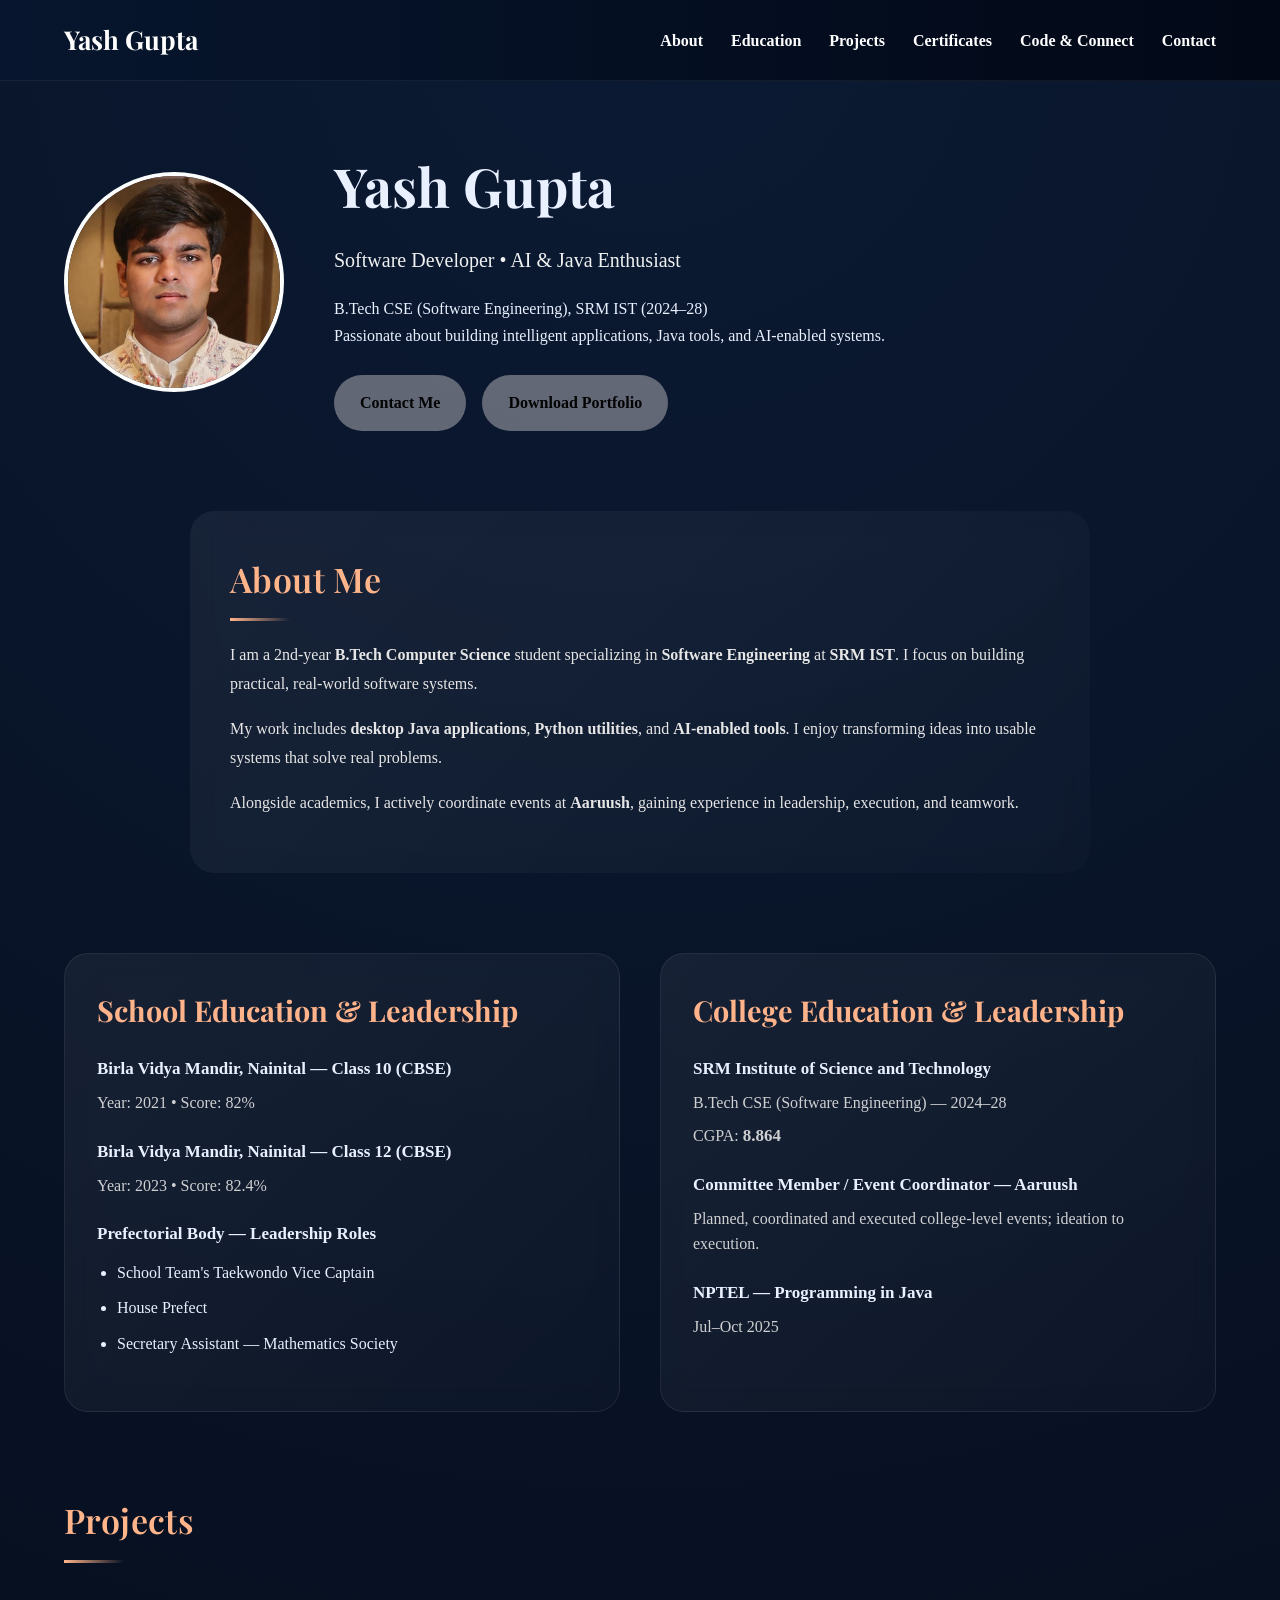
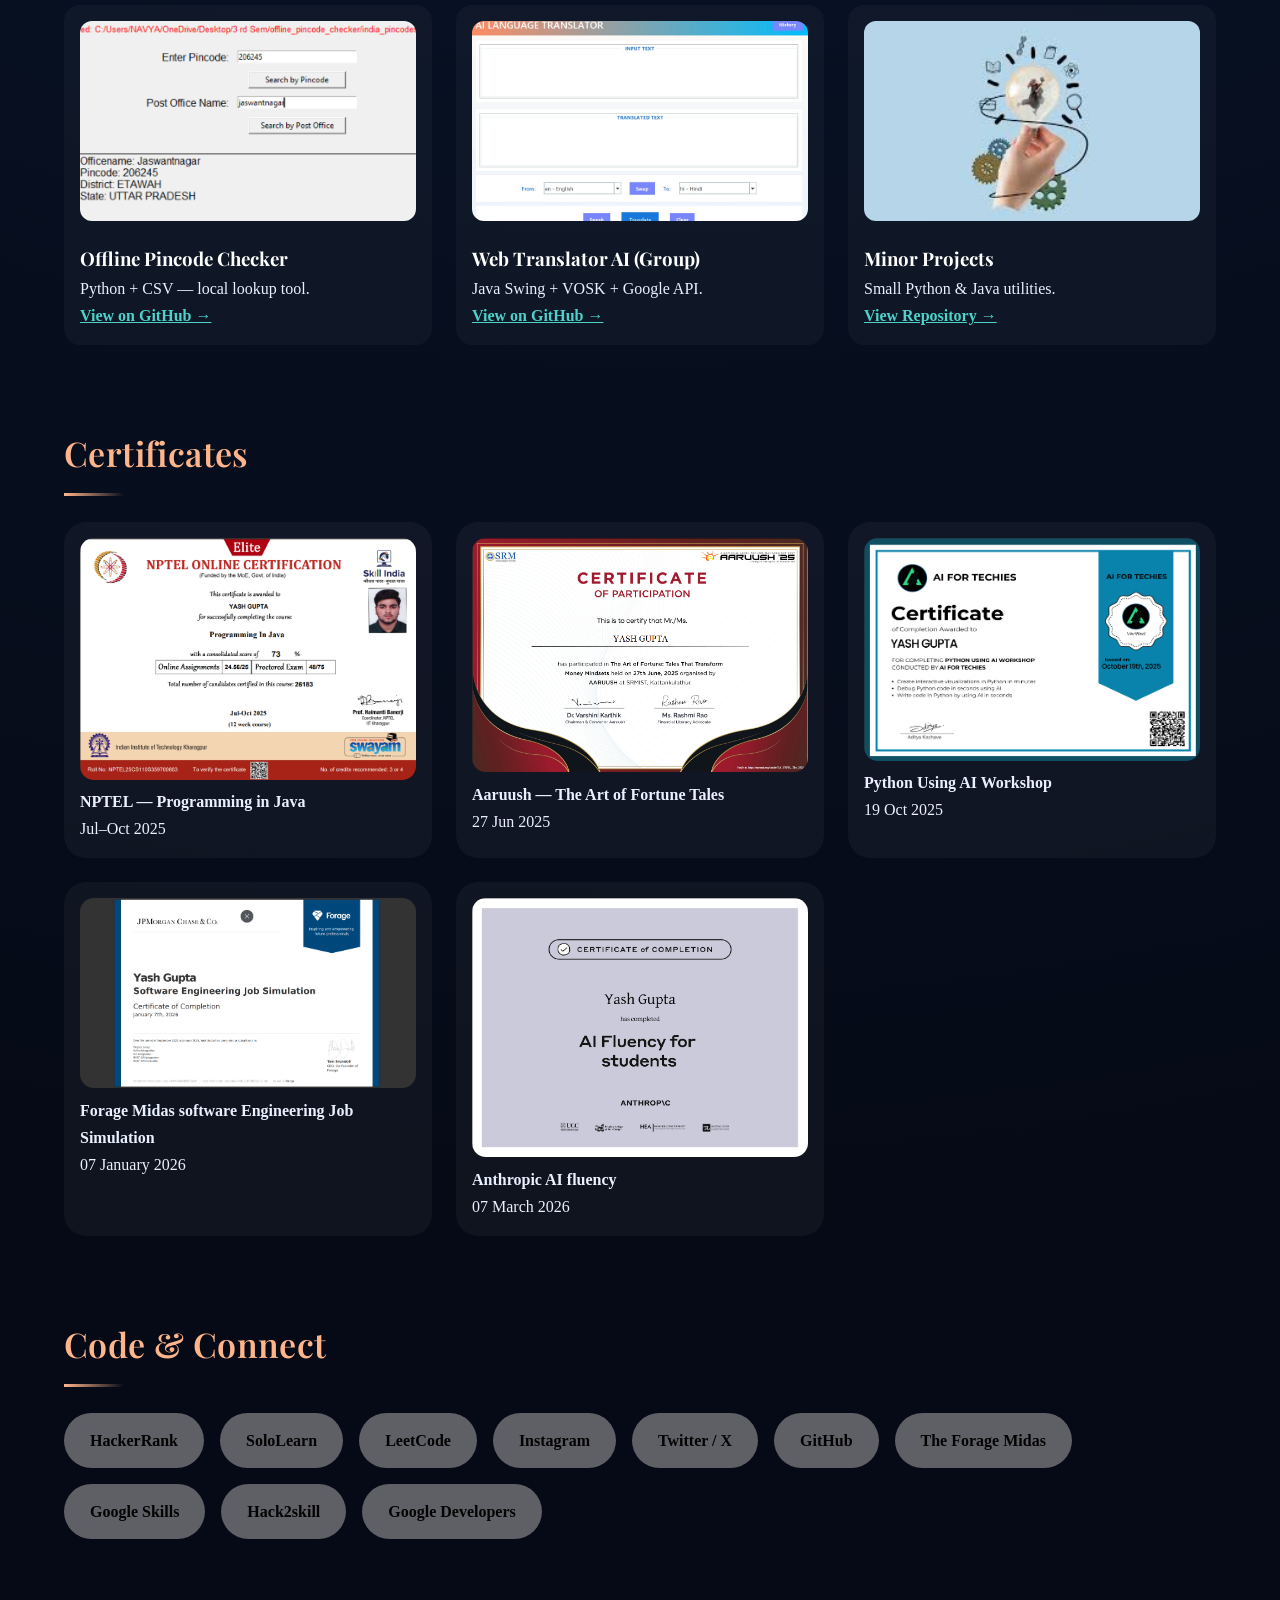
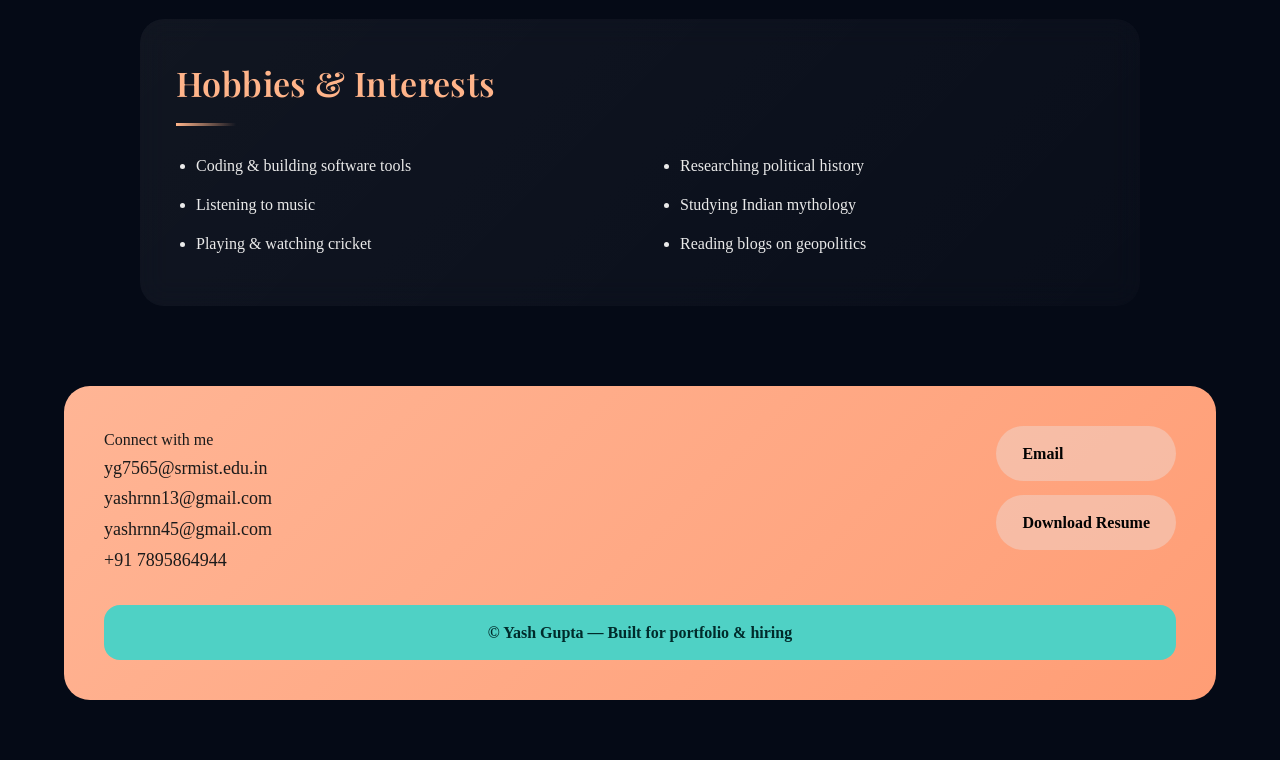
==== index.html @ 596c879b "Updated profile design" ====
<!doctype html>
<html lang="en">
<head>
  <meta charset="utf-8" />
  <title>Yash Gupta — Portfolio</title>
  <meta name="viewport" content="width=device-width,initial-scale=1" />
  <meta name="description" content="Yash Gupta — Software Developer | AI & Java Enthusiast" />

  <!-- Google Fonts -->
  <link href="https://fonts.googleapis.com/css2?family=Playfair+Display:wght@400;600;700;800&family=Inter:wght@300;400;600;700&display=swap" rel="stylesheet">

  <!-- External CSS -->
  <link rel="stylesheet" href="style.css?v=7">


</head>
<body>

<!-- NAVIGATION -->
<header class="topnav">
  <div class="nav-inner">
    <div class="brand">Yash Gupta</div>

    <!-- Hamburger button (mobile only) -->
    <button class="menu-toggle" onclick="toggleMenu()">☰</button>

    <!-- Navigation links -->
    <nav class="navlinks" id="mobileMenu">
      <a href="#about" onclick="toggleMenu()">About</a>
      <a href="#education" onclick="toggleMenu()">Education</a>
      <a href="#projects" onclick="toggleMenu()">Projects</a>
      <a href="#certificates" onclick="toggleMenu()">Certificates</a>
      <a href="#Code & Connect" onclick="toggleMenu()">Code & Connect</a>
      <a href="#contact" onclick="toggleMenu()">Contact</a>
    </nav>

  </div>
</header>


  <main class="wrap">
<!-- HERO SECTION (New Professional Layout) -->
<section class="hero-left">
  <div class="hero-container">

    <!-- PROFILE IMAGE (CIRCULAR) -->
    <div class="hero-photo">
      <img src="photo1.jpg.jpeg" alt="Yash Gupta">
    </div>

    <!-- TEXT CONTENT -->
    <div class="hero-text">
      <h1 class="hero-name">Yash Gupta</h1>
      <p class="hero-role">Software Developer • AI & Java Enthusiast</p>

      <p class="hero-desc">
        B.Tech CSE (Software Engineering), SRM IST (2024–28)<br>
        Passionate about building intelligent applications, Java tools, and AI-enabled systems.
      </p>

      <div class="hero-buttons">
        <a href="#contact" class="btn">Contact Me</a>
        <a href="RA2411033010019-YASH GUPTA-PORTFOLIO.pdf" class="btn" target="_blank">Download Portfolio</a>
      </div>
    </div>

  </div>
</section>


<!-- ABOUT ME -->
<section id="about" class="section">
  <div class="about-card">
    <h2 class="section-title">About Me</h2>


    <p>
      I am a 2nd-year <strong>B.Tech Computer Science</strong> student specializing in
      <strong>Software Engineering</strong> at <strong>SRM IST</strong>.
      I focus on building practical, real-world software systems.
    </p>

    <p>
      My work includes <strong>desktop Java applications</strong>,
      <strong>Python utilities</strong>, and <strong>AI-enabled tools</strong>.
      I enjoy transforming ideas into usable systems that solve real problems.
    </p>

    <p>
      Alongside academics, I actively coordinate events at <strong>Aaruush</strong>,
      gaining experience in leadership, execution, and teamwork.
    </p>
  </div>

</section>

<!-- EDUCATION -->
    </section>

    <div>
<section id="edu" class="section">
<div class="edu-grid">

  <!-- LEFT -->
  <div class="edu-card">
    <h3>School Education & Leadership</h3>

    <div class="edu-item">
      <strong>Birla Vidya Mandir, Nainital — Class 10 (CBSE)</strong>
      <p>Year: 2021 • Score: 82%</p>
    </div>

    <div class="edu-item">
      <strong>Birla Vidya Mandir, Nainital — Class 12 (CBSE)</strong>
      <p>Year: 2023 • Score: 82.4%</p>
    </div>

    <div class="edu-item">
      <strong>Prefectorial Body — Leadership Roles</strong>
      <ul>
        <li>School Team's Taekwondo Vice Captain</li>
        <li>House Prefect</li>
        <li>Secretary Assistant — Mathematics Society</li>
      </ul>
    </div>
  </div>

  <!-- RIGHT -->
  <div class="edu-card">
    <h3>College Education & Leadership</h3>

    <div class="edu-item">
      <strong>SRM Institute of Science and Technology</strong>
      <p>B.Tech CSE (Software Engineering) — 2024–28</p>
      <p>CGPA: <strong>8.864</strong></p>
    </div>

    <div class="edu-item">
      <strong>Committee Member / Event Coordinator — Aaruush</strong>
      <p>
        Planned, coordinated and executed college-level events;
        ideation to execution.
      </p>
    </div>

    <div class="edu-item">
      <strong>NPTEL — Programming in Java</strong>
      <p>Jul–Oct 2025</p>
    </div>
  </div>

</div>
</section>


<!-- PROJECTS -->
<section id="projects" class="section">
  <div class="card">
 <h2 class="section-title">Projects</h2>

    <div style="height:16px"></div>

    <div class="projects-grid">

      <!-- Project 1 -->
      <div class="proj-card" onclick="window.open('https://github.com/YASHRNN13/Pincode-Checker','_blank')">
        <div class="proj-thumb">
          <img src="Screenshot 2025-12-01 175237.png" alt="Offline Pincode Checker">
        </div>
        <h3 class="proj-title">Offline Pincode Checker</h3>
        <p class="muted-small">Python + CSV — local lookup tool.</p>
        <a href="https://github.com/YASHRNN13/Pincode-Checker"
           target="_blank"
           class="proj-link">
          View on GitHub →
        </a>
      </div>

      <!-- Project 2 -->
      <div class="proj-card" onclick="window.open('https://github.com/vansh-gg/WEB-TRANSLATOR','_blank')">
        <div class="proj-thumb">
          <img src="Screenshot 2025-12-02 190834.png" alt="Web Translator AI">
        </div>
        <h3 class="proj-title">Web Translator AI (Group)</h3>
        <p class="muted-small">Java Swing + VOSK + Google API.</p>
        <a href="https://github.com/vansh-gg/WEB-TRANSLATOR"
           target="_blank"
           class="proj-link">
          View on GitHub →
        </a>
      </div>

      <!-- Project 3 -->
      <div class="proj-card" onclick="window.open('https://github.com/YASHRNN13','_blank')">
        <div class="proj-thumb">
          <img src="download (1).jfif" alt="Minor Projects">
        </div>
        <h3 class="proj-title">Minor Projects</h3>
        <p class="muted-small">Small Python & Java utilities.</p>
        <a href="https://github.com/YASHRNN13"
           target="_blank"
           class="proj-link">
          View Repository →
        </a>
      </div>

    </div>
  </div>
</section>


    <!-- CERTIFICATES -->
    <section id="certs" class="section">
      <div class="card">
<h2 class="section-title">Certificates</h2>


        <div class="cert-grid">

          <!-- Certificate 1 -->
          <div class="cert-card">
            <a href="NPTEL Certification Program(019).pdf" target="_blank">
              <img src="Screenshot 2025-12-02 112400.png" alt="">
            </a>
            <strong>NPTEL — Programming in Java</strong>
            <div class="muted-small">Jul–Oct 2025</div>
          </div>

          <!-- Certificate 2 -->
          <div class="cert-card">
            <a href="The Art of Fortune tales workshop.pdf" target="_blank">
              <img src="Screenshot 2025-12-02 114103.png" alt="">
            </a>
            <strong>Aaruush — The Art of Fortune Tales</strong>
            <div class="muted-small">27 Jun 2025</div>
          </div>

          <!-- Certificate 3 -->
          <div class="cert-card">
            <a href="Python AI Workshop.pdf" target="_blank">
              <img src="python ai workshop.png" alt="">
            </a>
            <strong>Python Using AI Workshop</strong>
            <div class="muted-small">19 Oct 2025</div>
          </div>

          <!-- Certificate 4 -->
          <div class="cert-card">
            <a href="E6McHJDKsQYh79moz_Sj7temL583QAYpHXD_68ce44d0010f69612c11abbc_1767756196706_completion_certificate.pdf" target="_blank">
              <img src="Screenshot 2026-01-07 090706.png" alt="">
            </a>
            <strong>Forage Midas software Engineering Job Simulation</strong>
            <div class="muted-small">07 January 2026</div>
          </div>
            
          <!-- Certificate 5 -->
          <div class="cert-card">
            <a href="certificate-664eup8wuo27-1772863230 (1).pdf" target="_blank">
              <img src="Screenshot 2026-03-08 025619.png" alt="">
            </a>
            <strong>Anthropic AI fluency</strong>
            <div class="muted-small">07 March 2026</div>
          </div>
               

        </div>
      </div>
    </section>

    <!-- Code & Connect -->
    <section id="Code & Connect" class="section">
<h2 class="section-title">Code & Connect</h2>


      <div class="social-buttons">

        <a href="https://www.hackerrank.com/profile/yg7565" target="_blank" class="btn">HackerRank</a>
        <a href="https://www.sololearn.com/en/profile/35128136" target="_blank" class="btn">SoloLearn</a>
        <a href="https://leetcode.com/u/YASHRNN13/" target="_blank" class="btn">LeetCode</a>
        <a href="https://www.instagram.com/me._.yashgupta/" target="_blank" class="btn">Instagram</a>
        <a href="https://x.com/gup95249585" target="_blank" class="btn">Twitter / X</a>
        <a href="https://github.com/YASHRNN13" target="_blank" class="btn">GitHub</a>
        <a href="https://www.theforage.com/dashboard" target="_blank" class="btn">The Forage Midas</a>
        <a href="https://www.skills.google/" target="_blank" class="btn">Google Skills</a>
        <a href="https://vision.hack2skill.com/innovator-dashboard?utm_source=hack2skill&utm_medium=homepage" target="_blank" class="btn">Hack2skill</a>
        <a href="https://developers.google.com/profile/u/107189662407958811280" target="_blank" class="btn">Google Developers</a>

      </div>
    </section>
    <!-- HOBBIES -->

   <section id="hobbies" class="section">
  <div class="hobby-glass">
    <h2 class="section-title">Hobbies & Interests</h2>


    <div class="hobby-grid">
      <ul>
        <li>Coding & building software tools</li>
        <li>Listening to music</li>
        <li>Playing & watching cricket</li>
      </ul>

      <ul>
        <li>Researching political history</li>
        <li>Studying Indian mythology</li>
        <li>Reading blogs on geopolitics</li>
      </ul>
    </div>
  </div>
</section>


    <!-- CONTACT FOOTER -->
    <section id="contact" class="footer"></h2>
      <div class="footer-top">
        <div>
          <div class="footer-title">Connect with me</div>
          <div class="footer-info">
            yg7565@srmist.edu.in<br>
            yashrnn13@gmail.com<br>
            yashrnn45@gmail.com<br>
            +91 7895864944
          </div>
        </div>

        <div class="footer-actions">
          <a class="btn" href="https://mail.google.com/mail/?view=cm&fs=1&to=yg7565@srmist.edu.in,yashrnn13@gmail.com,yashrnn45@gmail.com ="_blank">
  Email
</a>

          <a class="btn" href="#" onclick="window.print();return false;">Download Resume</a>
        </div>
      </div>

      <div class="footer-bottom">
        © Yash Gupta — Built for portfolio & hiring
      </div>
    </section>

  </main>
  <script>
  function toggleMenu() {
    document.getElementById("mobileMenu").classList.toggle("active");
  }
</script>
<script>
function toggleMenu(){
  document.getElementById("mobileMenu").classList.toggle("active");
}
</script>


</body>
</html>
---- style.css ----
/* ========== ROOT ========== */
:root{
  --navy:#071127;
  --navy2:#0d1833;
  --peach:#f6a98f;
  --aqua:#4dd2c9;
  --white:#fff;
  --muted:#cbd6df;
  --radius:16px;
  --maxw:1100px;
  --glow:0 0 12px rgba(77,210,201,.65);
}

/* ---------------- RESET ---------------- */
* {
  margin: 0;
  padding: 0;
  box-sizing: border-box;
}

html {
  scroll-behavior: smooth;
}

body {
  body {
  font-family: "Inter", sans-serif;
}

h1, h2, h3, .section-title, .brand {
  font-family: "Playfair Display", serif;
}

  background: radial-gradient(circle at top, #0b1a33, #050a16 70%);
  color: #e9f0ff;
  line-height: 1.7;
}

/* ---------------- NAVBAR ---------------- */
.topnav {
  position: sticky;
  top: 0;
  z-index: 1000;
  background: linear-gradient(90deg, #07162e, #020816);
  border-bottom: 1px solid rgba(255,255,255,0.06);
}

.nav-inner {
  max-width: 1200px;
  margin: auto;
  padding: 18px 24px;
  display: flex;
  justify-content: space-between;
  align-items: center;
}

.brand {
  font-family: "Playfair Display", sans-serif;
  font-size: 26px;
  font-weight: 700;
  color: #ffffff;
}

.navlinks {
  display: flex;
  gap: 28px;
}

.navlinks a {
  color: #ffffff;
  text-decoration: none;
  font-weight: 600;
  position: relative;
}

.navlinks a::after {
  content: "";
  position: absolute;
  left: 0;
  bottom: -6px;
  width: 0;
  height: 2px;
  background: #5fffe3;
  transition: width 0.3s;
}

.navlinks a:hover::after {
  width: 100%;
}

.menu-toggle {
  display: none;
}

/* ---------------- LAYOUT ---------------- */
.wrap {
  max-width: 1200px;
  margin: auto;
  padding: 60px 24px;
}

.section {
  margin-top: 80px;
}


/* ======================================================
   UNIFIED SECTION HEADING STYLE (FINAL – SAFE)
====================================================== */

.section-title {
  font-family: 'Playfair Display', serif;
  font-size: 34px;
  font-weight: 600;
  color: #ffb48a;
  margin-bottom: 26px;
  letter-spacing: 0.4px;
}

/* Slight divider under headings (optional but classy) */
.section-title::after {
  content: "";
  display: block;
  width: 60px;
  height: 3px;
  background: linear-gradient(90deg, #ffb48a, transparent);
  margin-top: 10px;
}

@media (max-width: 768px) {
  .hero-container {
    grid-template-columns: 1fr;
    text-align: center;
  }

  .projects-grid {
    grid-template-columns: 1fr;
  }
}



h2 {
  font-family: "Playfair Display", sans-serif;
  font-size: 34px;
  margin-bottom: 32px;
}

/* ---------------- HERO ---------------- */
.hero-container {
  display: grid;
  grid-template-columns: 220px 1fr;
  gap: 50px;
  align-items: center;
}

.hero-photo img {
  width: 220px;
  height: 220px;
  border-radius: 50%;
  object-fit: cover;
  border: 4px solid #fcfdfd;
}

.hero-name {
  font-family: "Playfair Display", serif;
  font-size: 54px;
}

.hero-role {
  color: #eff1f0;
  font-size: 20px;
  margin: 10px 0 18px;
}

.hero-buttons {
  margin-top: 26px;
  display: flex;
  gap: 16px;
}

/* ---------------- BUTTON ---------------- */
.btn {
  background: rgba(235, 226, 226, 0.393);
  color: rgb(3, 3, 3);
  padding: 14px 26px;
  border-radius: 999px;
  text-decoration: none;
  font-weight: 600;
  transition: all 0.3s ease;
}

.btn:hover {
  background: #fbfefe;
  color: #020816;
}

/* ABOUT ME – PROFESSIONAL */
.about-card {
  max-width: 900px;
  margin: auto;
  padding: 40px;
  background: linear-gradient(
    135deg,
    rgba(255,255,255,0.06),
    rgba(255,255,255,0.02)
  );
  border-radius: 24px;
  backdrop-filter: blur(12px);
}

.about-card h2 {
  margin-bottom: 20px;
}

.about-card p {
  line-height: 1.8;
  margin-bottom: 16px;
  color: rgb(230, 230, 230);
}

/* EDUCATION */
.edu-grid {
  display: grid;
  grid-template-columns: 1fr 1fr;
  gap: 40px;
}

.edu-card {
  padding: 32px;
  border-radius: 24px;
  background: linear-gradient(
    135deg,
    rgba(255,255,255,0.06),
    rgba(255,255,255,0.02)
  );
  backdrop-filter: blur(12px);
  transition: transform 0.3s ease, box-shadow 0.3s ease;
}
.edu-card {
  border: 1px solid rgba(255,255,255,0.08);
}

.edu-item strong {
  font-size: 17px;
}

.edu-item p {
  opacity: 0.9;
}


.edu-card:hover {
  transform: translateY(-6px);
  box-shadow: 0 20px 40px rgba(0,0,0,0.35);
}

.edu-card h3 {
  font-size: 1.8rem;
  margin-bottom: 20px;
  color: #ffb38a;
}

.edu-item {
  margin-bottom: 22px;
}

.edu-item p {
  margin-top: 6px;
  line-height: 1.6;
  color: #e4e4e4;
}

.edu-item ul {
  margin-top: 10px;
  padding-left: 20px;
}

.edu-item li {
  margin-bottom: 8px;
}

@media (max-width: 900px) {
  .edu-grid {
    grid-template-columns: 1fr;
  }
}

/* PROJECTS*/
.projects-grid {
  display: grid;
  grid-template-columns: repeat(3, 1fr);
  gap: 24px;
}

.proj-card {
  background: rgba(255,255,255,0.03);
  border-radius: 16px;
  padding: 16px;
  display: flex;
  flex-direction: column;
  height: 100%;
  transition: 0.3s ease;
}

.proj-card:hover {
  transform: translateY(-6px);
  box-shadow: 0 0 18px rgba(77,210,201,0.35);
}

.proj-thumb img {
  width: 100%;
  height: 200px;
  object-fit: cover;
  border-radius: 12px;
}

.proj-title {
  margin-top: 14px;
  color: #ffffff;
}

.proj-link {
  margin-top: auto;
  color: #4dd2c9;
  font-weight: 600;
}

@media (max-width: 900px) {
  .projects-grid {
    grid-template-columns: 1fr;
     align-items: stretch;  
  }
}

.proj-card {
  cursor: pointer;
}

.proj-card * {
  pointer-events: none;
}



/* ---------------- CERTIFICATES ---------------- */
.cert-grid {
  display: grid;
  grid-template-columns: repeat(3, 1fr);
  gap: 24px;
}

.cert-card {
  background: rgba(255,255,255,0.04);
  border-radius: 22px;
  padding: 16px;
  transition: transform 0.3s, box-shadow 0.3s;
}

.cert-card:hover {
  transform: translateY(-8px);
  box-shadow: 0 18px 40px rgba(0,0,0,0.45);
}

.cert-card img {
  width: 100%;
  border-radius: 14px;
}

/* ---------------- SOCIALS ---------------- */
.social-buttons {
  display: flex;
  flex-wrap: wrap;
  gap: 16px;
}

/* INTERESTS & HOBBIES – GLASS */
.hobby-glass {
  max-width: 1000px;
  margin: auto;
  padding: 36px;
  border-radius: 24px;
  background: linear-gradient(
    135deg,
    rgba(255,255,255,0.05),
    rgba(255,255,255,0.02)
  );
  backdrop-filter: blur(14px);
}

.hobby-grid {
  display: grid;
  grid-template-columns: 1fr 1fr;
  gap: 40px;
  margin-top: 20px;
}

.hobby-grid ul {
  list-style: disc;
  padding-left: 20px;
}

.hobby-grid li {
  margin-bottom: 12px;
  color: #eaeaea;
}

@media (max-width: 800px) {
  .hobby-grid {
    grid-template-columns: 1fr;
  }
}


/* ---------------- FOOTER ---------------- */
.footer {
  background: linear-gradient(135deg, #ffb595, #ff9d75);
  border-radius: 26px;
  padding: 40px;
  margin-top: 80px;
  color: #1a1a1a;
}

.footer-top {
  display: flex;
  justify-content: space-between;
  align-items: flex-start;
}

.footer-info {
  font-size: 18px;
  color: #1a1a1a;
}

.footer-actions {
  display: flex;
  flex-direction: column;
  gap: 14px;
}

.footer-bottom {
  margin-top: 30px;
  background: #4fd1c5;
  color: #002b2b;
  text-align: center;
  padding: 14px;
  border-radius: 16px;
  font-weight: 600;
}
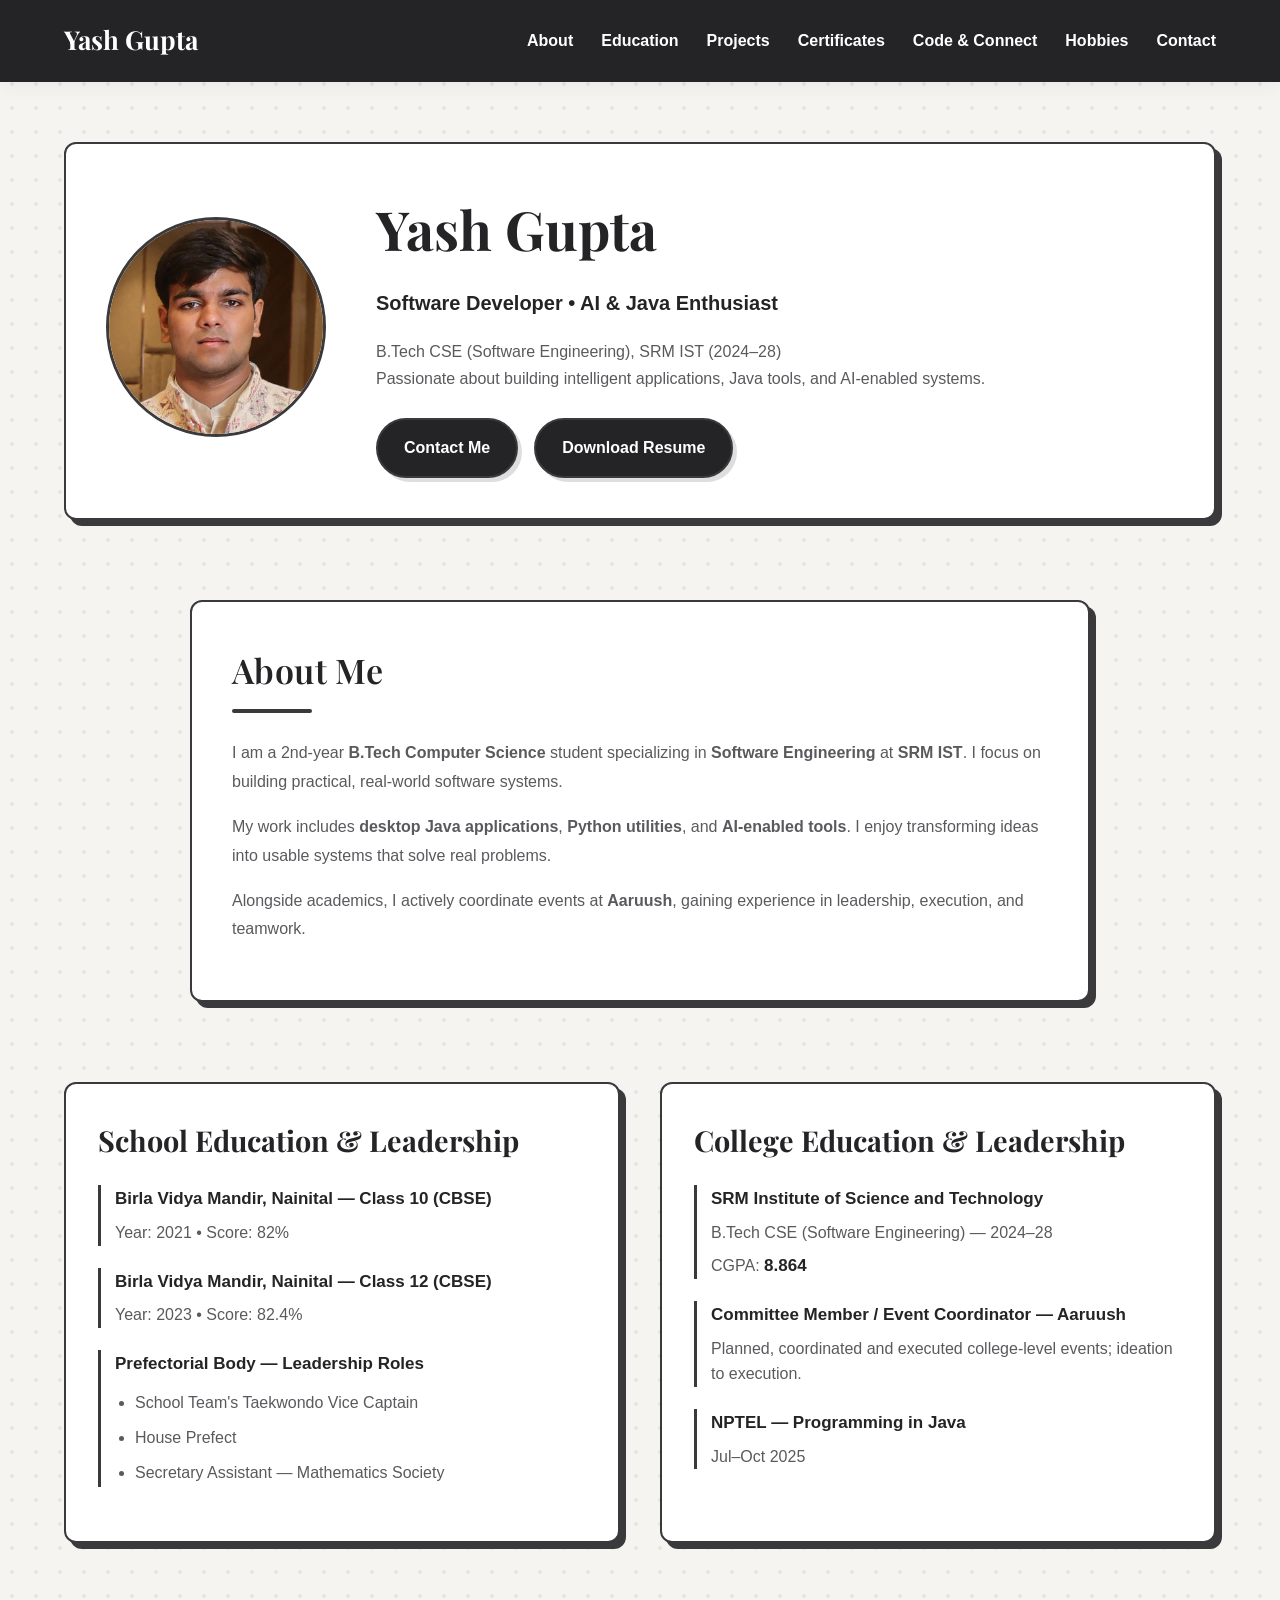
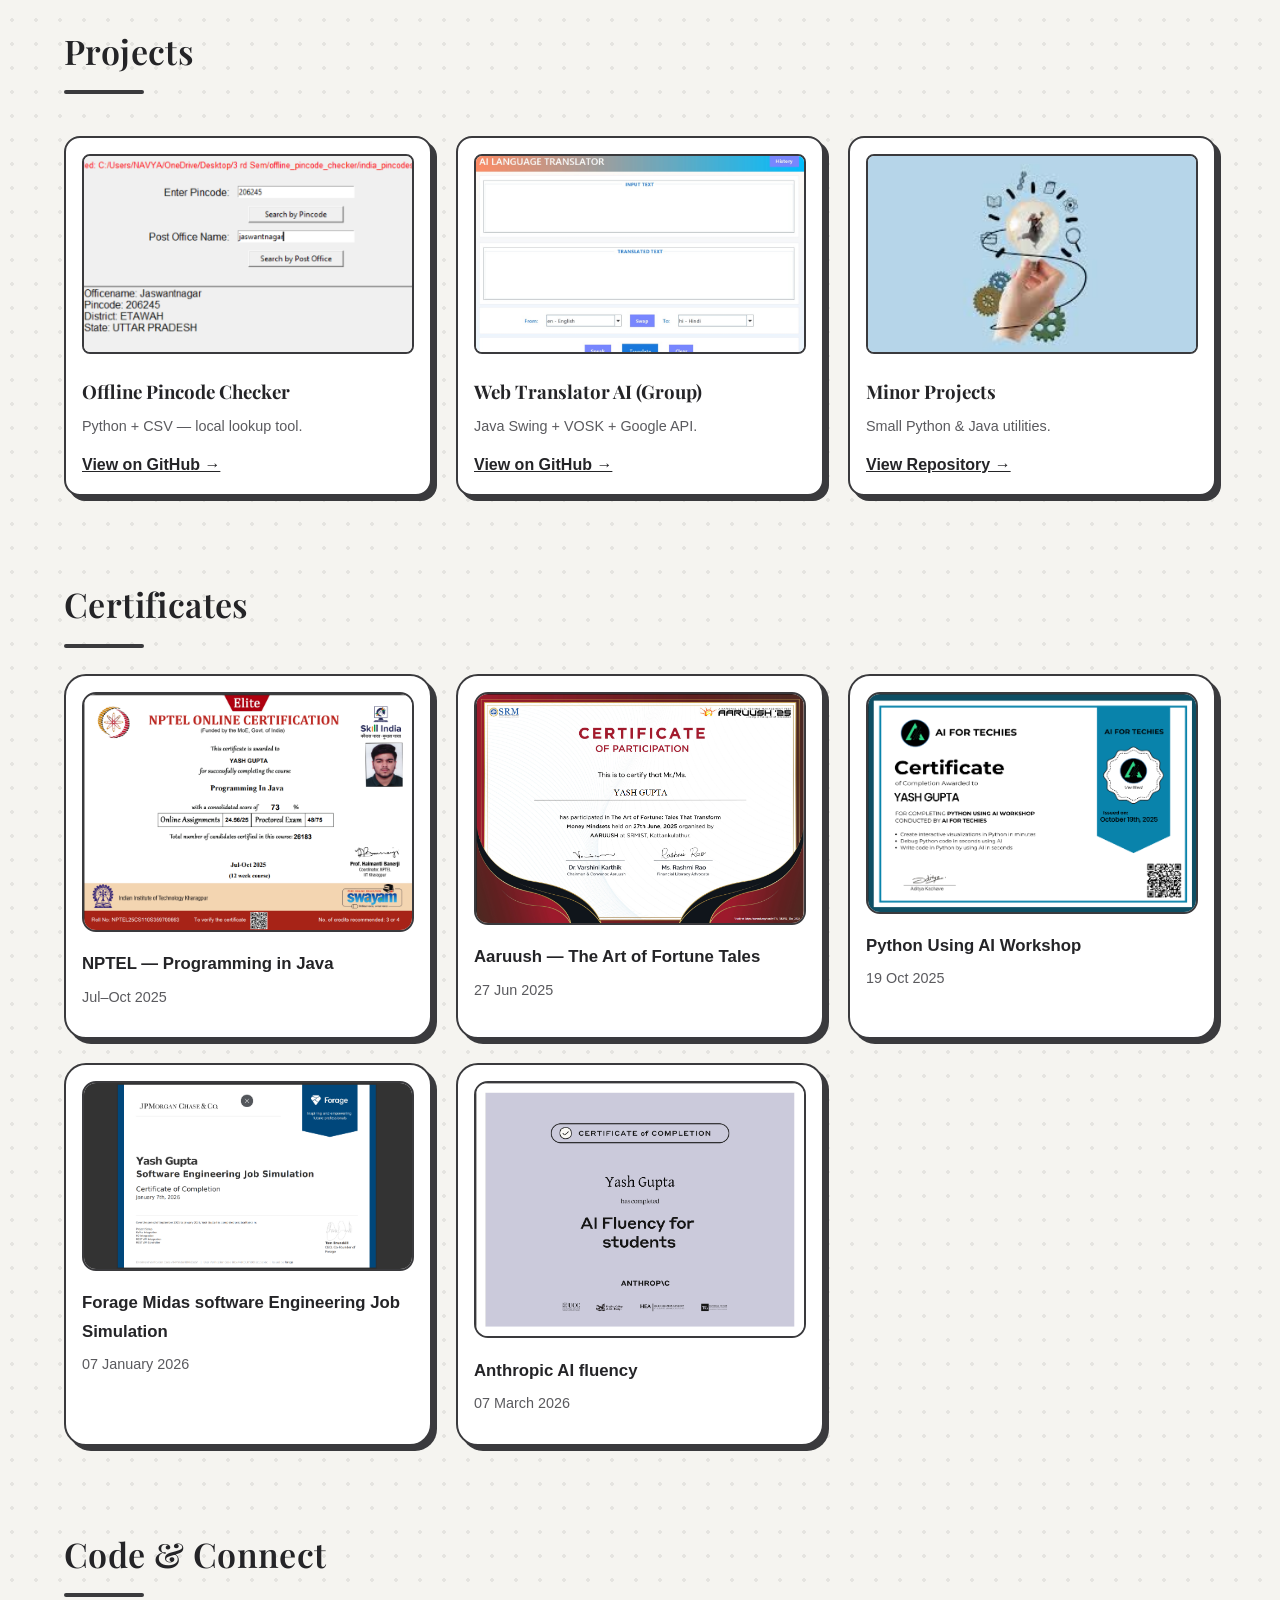
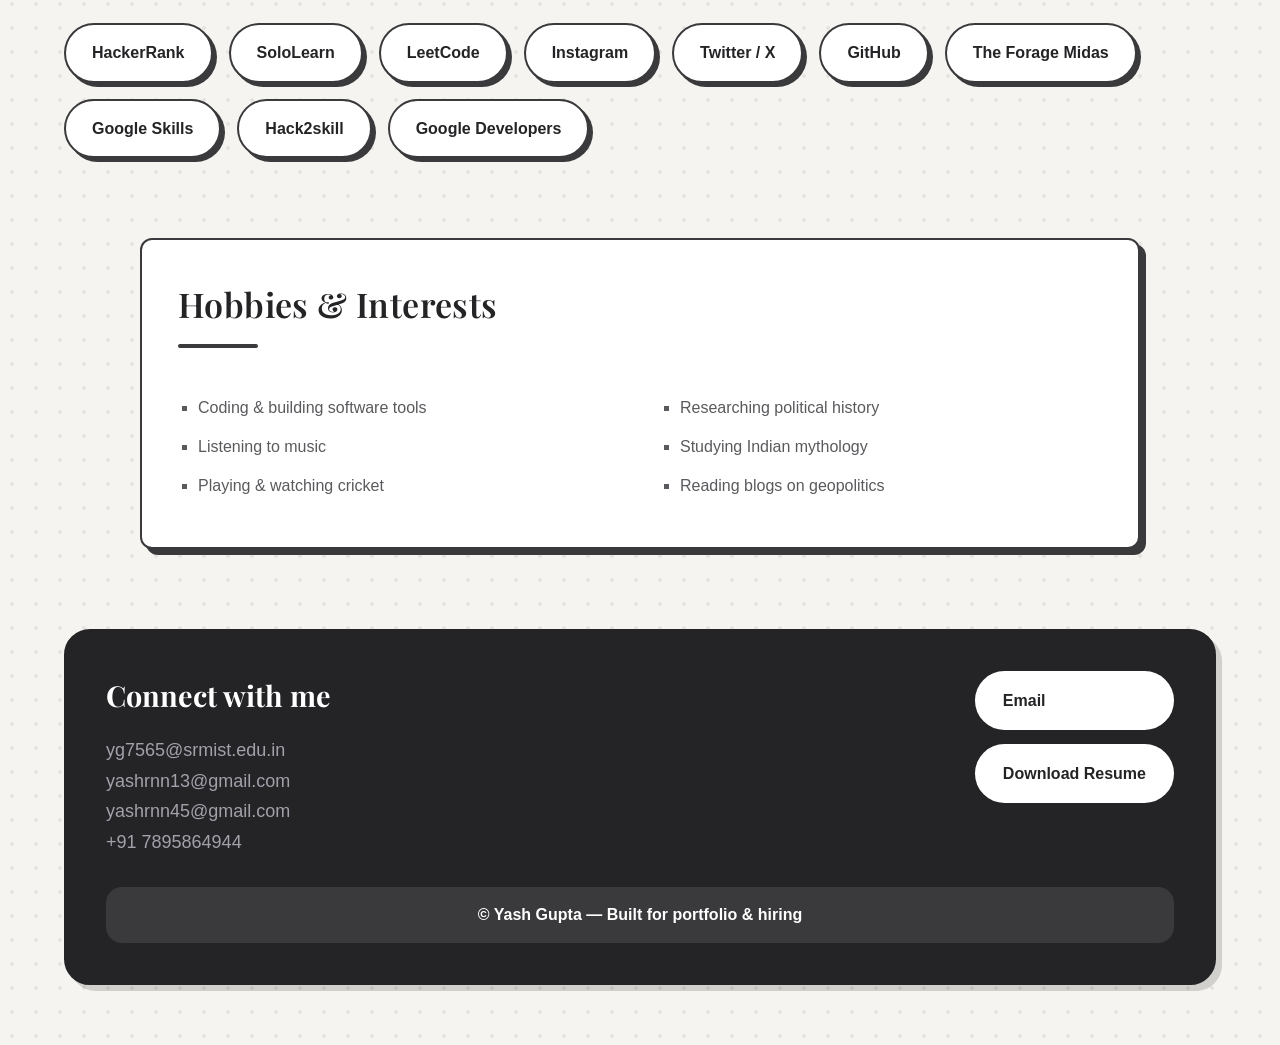
==== commit bd80ef67: "Update theme to soft black and white grid and fix navigation links" ====
--- a/index.html
+++ b/index.html
@@ -3,15 +3,14 @@
 <head>
   <meta charset="utf-8" />
   <title>Yash Gupta — Portfolio</title>
-  <meta name="viewport" content="width=device-width,initial-scale=1" />
+  <meta name="viewport" content="width=device-width,initial-scale=1.0">
   <meta name="description" content="Yash Gupta — Software Developer | AI & Java Enthusiast" />
 
   <!-- Google Fonts -->
   <link href="https://fonts.googleapis.com/css2?family=Playfair+Display:wght@400;600;700;800&family=Inter:wght@300;400;600;700&display=swap" rel="stylesheet">
 
   <!-- External CSS -->
-  <link rel="stylesheet" href="style.css?v=7">
-
+<link rel="stylesheet" href="style.css">
 
 </head>
 <body>
@@ -31,6 +30,7 @@
       <a href="#projects" onclick="toggleMenu()">Projects</a>
       <a href="#certificates" onclick="toggleMenu()">Certificates</a>
       <a href="#Code & Connect" onclick="toggleMenu()">Code & Connect</a>
+      <a href="#hobbies" onclick="toggleMenu()">Hobbies</a>
       <a href="#contact" onclick="toggleMenu()">Contact</a>
     </nav>
 
@@ -60,7 +60,7 @@
 
       <div class="hero-buttons">
         <a href="#contact" class="btn">Contact Me</a>
-        <a href="RA2411033010019-YASH GUPTA-PORTFOLIO.pdf" class="btn" target="_blank">Download Portfolio</a>
+        <a href="YashGuptaResume .pdf" class="btn" target="_blank">Download Resume</a>
       </div>
     </div>
 
@@ -98,7 +98,7 @@
     </section>
 
     <div>
-<section id="edu" class="section">
+<section id="education" class="section">
 <div class="edu-grid">
 
   <!-- LEFT -->
@@ -210,7 +210,7 @@
 
 
     <!-- CERTIFICATES -->
-    <section id="certs" class="section">
+    <section id="certificates" class="section">
       <div class="card">
 <h2 class="section-title">Certificates</h2>
 
@@ -325,7 +325,7 @@
         </div>
 
         <div class="footer-actions">
-          <a class="btn" href="https://mail.google.com/mail/?view=cm&fs=1&to=yg7565@srmist.edu.in,yashrnn13@gmail.com,yashrnn45@gmail.com ="_blank">
+          <a class="btn" href="https://mail.google.com/mail/?view=cm&fs=1&to=yg7565@srmist.edu.in,yashrnn13@gmail.com,yashrnn45@gmail.com" target="_blank">
   Email
 </a>
 
@@ -343,12 +343,7 @@
   function toggleMenu() {
     document.getElementById("mobileMenu").classList.toggle("active");
   }
-</script>
-<script>
-function toggleMenu(){
-  document.getElementById("mobileMenu").classList.toggle("active");
-}
-</script>
+  </script>
 
 
 </body>
--- a/style.css
+++ b/style.css
@@ -1,14 +1,13 @@
 /* ========== ROOT ========== */
-:root{
-  --navy:#071127;
-  --navy2:#0d1833;
-  --peach:#f6a98f;
-  --aqua:#4dd2c9;
-  --white:#fff;
-  --muted:#cbd6df;
-  --radius:16px;
-  --maxw:1100px;
-  --glow:0 0 12px rgba(77,210,201,.65);
+:root {
+  --black: #242427;        /* Soft charcoal/off-black for navbar & footer */
+  --white: #ffffff;
+  --bg-color: #f5f4f0;     /* Soft warm alabaster / cream background */
+  --border-color: #3a3a3d; /* Soft charcoal border */
+  --text-primary: #242427; /* Soft primary text */
+  --text-secondary: #5a5a5e; /* Soft body text */
+  --radius: 12px;
+  --maxw: 1200px;
 }
 
 /* ---------------- RESET ---------------- */
@@ -23,17 +22,19 @@
 }
 
 body {
-  body {
   font-family: "Inter", sans-serif;
+  background-color: var(--bg-color);
+  /* Very Soft Dotted Grid Texture */
+  background-image: radial-gradient(rgba(36, 36, 39, 0.08) 2px, transparent 2px);
+  background-size: 24px 24px;
+  background-position: 0 0;
+  color: var(--text-secondary);
+  line-height: 1.7;
 }
 
 h1, h2, h3, .section-title, .brand {
   font-family: "Playfair Display", serif;
-}
-
-  background: radial-gradient(circle at top, #0b1a33, #050a16 70%);
-  color: #e9f0ff;
-  line-height: 1.7;
+  color: var(--text-primary);
 }
 
 /* ---------------- NAVBAR ---------------- */
@@ -41,8 +42,9 @@
   position: sticky;
   top: 0;
   z-index: 1000;
-  background: linear-gradient(90deg, #07162e, #020816);
-  border-bottom: 1px solid rgba(255,255,255,0.06);
+  background: var(--black);
+  border-bottom: 2px solid var(--black);
+  box-shadow: 0 4px 20px rgba(0, 0, 0, 0.05);
 }
 
 .nav-inner {
@@ -55,10 +57,9 @@
 }
 
 .brand {
-  font-family: "Playfair Display", sans-serif;
   font-size: 26px;
   font-weight: 700;
-  color: #ffffff;
+  color: var(--white);
 }
 
 .navlinks {
@@ -67,10 +68,15 @@
 }
 
 .navlinks a {
-  color: #ffffff;
+  color: var(--white);
   text-decoration: none;
   font-weight: 600;
   position: relative;
+  transition: opacity 0.2s ease;
+}
+
+.navlinks a:hover {
+  opacity: 0.85;
 }
 
 .navlinks a::after {
@@ -80,7 +86,7 @@
   bottom: -6px;
   width: 0;
   height: 2px;
-  background: #5fffe3;
+  background: var(--white);
   transition: width 0.3s;
 }
 
@@ -103,47 +109,25 @@
   margin-top: 80px;
 }
 
-
-/* ======================================================
-   UNIFIED SECTION HEADING STYLE (FINAL – SAFE)
-====================================================== */
-
+/* ---------------- SECTION HEADING ---------------- */
 .section-title {
-  font-family: 'Playfair Display', serif;
   font-size: 34px;
   font-weight: 600;
-  color: #ffb48a;
+  color: var(--text-primary);
   margin-bottom: 26px;
   letter-spacing: 0.4px;
-}
-
-/* Slight divider under headings (optional but classy) */
+  display: inline-block;
+}
+
+/* Fully solid, clean, soft line under headings */
 .section-title::after {
   content: "";
   display: block;
-  width: 60px;
-  height: 3px;
-  background: linear-gradient(90deg, #ffb48a, transparent);
+  width: 80px;
+  height: 4px;
+  background: var(--border-color);
   margin-top: 10px;
-}
-
-@media (max-width: 768px) {
-  .hero-container {
-    grid-template-columns: 1fr;
-    text-align: center;
-  }
-
-  .projects-grid {
-    grid-template-columns: 1fr;
-  }
-}
-
-
-
-h2 {
-  font-family: "Playfair Display", sans-serif;
-  font-size: 34px;
-  margin-bottom: 32px;
+  border-radius: 2px;
 }
 
 /* ---------------- HERO ---------------- */
@@ -152,6 +136,11 @@
   grid-template-columns: 220px 1fr;
   gap: 50px;
   align-items: center;
+  background: var(--white);
+  border: 2px solid var(--border-color);
+  box-shadow: 6px 6px 0px var(--border-color);
+  padding: 40px;
+  border-radius: var(--radius);
 }
 
 .hero-photo img {
@@ -159,18 +148,24 @@
   height: 220px;
   border-radius: 50%;
   object-fit: cover;
-  border: 4px solid #fcfdfd;
+  border: 3px solid var(--border-color);
+  box-shadow: none;
 }
 
 .hero-name {
-  font-family: "Playfair Display", serif;
   font-size: 54px;
+  color: var(--text-primary);
 }
 
 .hero-role {
-  color: #eff1f0;
+  color: var(--text-primary);
   font-size: 20px;
   margin: 10px 0 18px;
+  font-weight: 700;
+}
+
+.hero-desc {
+  color: var(--text-secondary);
 }
 
 .hero-buttons {
@@ -179,44 +174,43 @@
   gap: 16px;
 }
 
-/* ---------------- BUTTON ---------------- */
+/* ---------------- BUTTONS ---------------- */
 .btn {
-  background: rgba(235, 226, 226, 0.393);
-  color: rgb(3, 3, 3);
+  background: var(--black);
+  color: var(--white);
   padding: 14px 26px;
+  border: 2px solid var(--border-color);
   border-radius: 999px;
   text-decoration: none;
-  font-weight: 600;
-  transition: all 0.3s ease;
+  font-weight: 700;
+  transition: all 0.2s cubic-bezier(0.175, 0.885, 0.32, 1.275);
+  display: inline-block;
+  cursor: pointer;
+  box-shadow: 4px 4px 0px rgba(36, 36, 39, 0.15);
 }
 
 .btn:hover {
-  background: #fbfefe;
-  color: #020816;
-}
-
-/* ABOUT ME – PROFESSIONAL */
+  background: var(--white);
+  color: var(--text-primary);
+  box-shadow: 4px 4px 0px var(--border-color);
+  transform: translate(-2px, -2px);
+}
+
+/* ---------------- CARDS ---------------- */
 .about-card {
   max-width: 900px;
   margin: auto;
   padding: 40px;
-  background: linear-gradient(
-    135deg,
-    rgba(255,255,255,0.06),
-    rgba(255,255,255,0.02)
-  );
-  border-radius: 24px;
-  backdrop-filter: blur(12px);
-}
-
-.about-card h2 {
-  margin-bottom: 20px;
+  background: var(--white);
+  border: 2px solid var(--border-color);
+  border-radius: var(--radius);
+  box-shadow: 6px 6px 0px var(--border-color);
 }
 
 .about-card p {
   line-height: 1.8;
   margin-bottom: 16px;
-  color: rgb(230, 230, 230);
+  color: var(--text-secondary);
 }
 
 /* EDUCATION */
@@ -228,47 +222,39 @@
 
 .edu-card {
   padding: 32px;
-  border-radius: 24px;
-  background: linear-gradient(
-    135deg,
-    rgba(255,255,255,0.06),
-    rgba(255,255,255,0.02)
-  );
-  backdrop-filter: blur(12px);
-  transition: transform 0.3s ease, box-shadow 0.3s ease;
-}
-.edu-card {
-  border: 1px solid rgba(255,255,255,0.08);
-}
-
-.edu-item strong {
-  font-size: 17px;
-}
-
-.edu-item p {
-  opacity: 0.9;
-}
-
+  border-radius: var(--radius);
+  background: var(--white);
+  border: 2px solid var(--border-color);
+  box-shadow: 6px 6px 0px var(--border-color);
+  transition: transform 0.2s cubic-bezier(0.175, 0.885, 0.32, 1.275), box-shadow 0.2s ease;
+}
 
 .edu-card:hover {
-  transform: translateY(-6px);
-  box-shadow: 0 20px 40px rgba(0,0,0,0.35);
+  transform: translate(-4px, -4px);
+  box-shadow: 10px 10px 0px var(--border-color);
 }
 
 .edu-card h3 {
   font-size: 1.8rem;
   margin-bottom: 20px;
-  color: #ffb38a;
+  color: var(--text-primary);
 }
 
 .edu-item {
   margin-bottom: 22px;
+  border-left: 3px solid var(--border-color);
+  padding-left: 14px;
+}
+
+.edu-item strong {
+  font-size: 17px;
+  color: var(--text-primary);
 }
 
 .edu-item p {
   margin-top: 6px;
   line-height: 1.6;
-  color: #e4e4e4;
+  color: var(--text-secondary);
 }
 
 .edu-item ul {
@@ -278,15 +264,10 @@
 
 .edu-item li {
   margin-bottom: 8px;
-}
-
-@media (max-width: 900px) {
-  .edu-grid {
-    grid-template-columns: 1fr;
-  }
-}
-
-/* PROJECTS*/
+  color: var(--text-secondary);
+}
+
+/* PROJECTS */
 .projects-grid {
   display: grid;
   grid-template-columns: repeat(3, 1fr);
@@ -294,56 +275,55 @@
 }
 
 .proj-card {
-  background: rgba(255,255,255,0.03);
+  background: var(--white);
+  border: 2px solid var(--border-color);
   border-radius: 16px;
   padding: 16px;
   display: flex;
   flex-direction: column;
   height: 100%;
-  transition: 0.3s ease;
+  box-shadow: 5px 5px 0px var(--border-color);
+  transition: transform 0.2s cubic-bezier(0.175, 0.885, 0.32, 1.275), box-shadow 0.2s ease;
+  cursor: pointer;
 }
 
 .proj-card:hover {
-  transform: translateY(-6px);
-  box-shadow: 0 0 18px rgba(77,210,201,0.35);
+  transform: translate(-4px, -4px);
+  box-shadow: 8px 8px 0px var(--border-color);
 }
 
 .proj-thumb img {
   width: 100%;
   height: 200px;
   object-fit: cover;
-  border-radius: 12px;
+  border-radius: 8px;
+  border: 2px solid var(--border-color);
 }
 
 .proj-title {
   margin-top: 14px;
-  color: #ffffff;
+  color: var(--text-primary);
+  font-weight: 700;
+}
+
+.muted-small {
+  color: var(--text-secondary);
+  font-size: 0.9rem;
+  margin: 6px 0 12px;
 }
 
 .proj-link {
   margin-top: auto;
-  color: #4dd2c9;
-  font-weight: 600;
-}
-
-@media (max-width: 900px) {
-  .projects-grid {
-    grid-template-columns: 1fr;
-     align-items: stretch;  
-  }
-}
-
-.proj-card {
-  cursor: pointer;
+  color: var(--text-primary);
+  font-weight: 700;
+  text-decoration: underline;
 }
 
 .proj-card * {
   pointer-events: none;
 }
 
-
-
-/* ---------------- CERTIFICATES ---------------- */
+/* CERTIFICATES */
 .cert-grid {
   display: grid;
   grid-template-columns: repeat(3, 1fr);
@@ -351,41 +331,60 @@
 }
 
 .cert-card {
-  background: rgba(255,255,255,0.04);
+  background: var(--white);
+  border: 2px solid var(--border-color);
   border-radius: 22px;
   padding: 16px;
-  transition: transform 0.3s, box-shadow 0.3s;
+  box-shadow: 5px 5px 0px var(--border-color);
+  transition: transform 0.2s cubic-bezier(0.175, 0.885, 0.32, 1.275), box-shadow 0.2s ease;
 }
 
 .cert-card:hover {
-  transform: translateY(-8px);
-  box-shadow: 0 18px 40px rgba(0,0,0,0.45);
+  transform: translate(-4px, -4px);
+  box-shadow: 8px 8px 0px var(--border-color);
 }
 
 .cert-card img {
   width: 100%;
   border-radius: 14px;
-}
-
-/* ---------------- SOCIALS ---------------- */
+  border: 2px solid var(--border-color);
+  margin-bottom: 10px;
+}
+
+.cert-card strong {
+  display: block;
+  color: var(--text-primary);
+  font-size: 1.05rem;
+}
+
+/* SOCIALS */
 .social-buttons {
   display: flex;
   flex-wrap: wrap;
   gap: 16px;
 }
 
-/* INTERESTS & HOBBIES – GLASS */
+.social-buttons .btn {
+  background: var(--white);
+  color: var(--text-primary);
+  box-shadow: 4px 4px 0px var(--border-color);
+}
+
+.social-buttons .btn:hover {
+  background: var(--black);
+  color: var(--white);
+  box-shadow: 2px 2px 0px var(--border-color);
+}
+
+/* HOBBIES & INTERESTS */
 .hobby-glass {
   max-width: 1000px;
   margin: auto;
   padding: 36px;
-  border-radius: 24px;
-  background: linear-gradient(
-    135deg,
-    rgba(255,255,255,0.05),
-    rgba(255,255,255,0.02)
-  );
-  backdrop-filter: blur(14px);
+  border-radius: var(--radius);
+  background: var(--white);
+  border: 2px solid var(--border-color);
+  box-shadow: 6px 6px 0px var(--border-color);
 }
 
 .hobby-grid {
@@ -396,29 +395,24 @@
 }
 
 .hobby-grid ul {
-  list-style: disc;
+  list-style: square;
   padding-left: 20px;
 }
 
 .hobby-grid li {
   margin-bottom: 12px;
-  color: #eaeaea;
-}
-
-@media (max-width: 800px) {
-  .hobby-grid {
-    grid-template-columns: 1fr;
-  }
-}
-
+  color: var(--text-secondary);
+}
 
 /* ---------------- FOOTER ---------------- */
 .footer {
-  background: linear-gradient(135deg, #ffb595, #ff9d75);
+  background: var(--black);
+  border: 2px solid var(--black);
   border-radius: 26px;
   padding: 40px;
   margin-top: 80px;
-  color: #1a1a1a;
+  color: var(--white);
+  box-shadow: 6px 6px 0px rgba(0, 0, 0, 0.15);
 }
 
 .footer-top {
@@ -427,9 +421,16 @@
   align-items: flex-start;
 }
 
+.footer-title {
+  font-size: 1.8rem;
+  font-family: "Playfair Display", serif;
+  font-weight: 700;
+  margin-bottom: 15px;
+}
+
 .footer-info {
   font-size: 18px;
-  color: #1a1a1a;
+  color: #a1a1aa;
 }
 
 .footer-actions {
@@ -438,12 +439,81 @@
   gap: 14px;
 }
 
+.footer-actions .btn {
+  background: var(--white);
+  color: var(--text-primary);
+  border-color: var(--white);
+  box-shadow: none;
+}
+
+.footer-actions .btn:hover {
+  background: var(--black);
+  color: var(--white);
+  border-color: var(--white);
+  box-shadow: 0 4px 12px rgba(255, 255, 255, 0.2);
+}
+
 .footer-bottom {
   margin-top: 30px;
-  background: #4fd1c5;
-  color: #002b2b;
+  background: #3a3a3d;
+  color: var(--white);
   text-align: center;
   padding: 14px;
   border-radius: 16px;
   font-weight: 600;
 }
+
+/* ---------------- RESPONSIVENESS ---------------- */
+@media (max-width: 900px) {
+  .edu-grid, .projects-grid, .cert-grid, .hobby-grid {
+    grid-template-columns: 1fr;
+  }
+}
+
+@media (max-width: 768px) {
+  .hero-container {
+    grid-template-columns: 1fr;
+    text-align: center;
+    padding: 24px;
+  }
+  
+  .hero-photo img {
+    margin: 0 auto;
+  }
+  
+  .hero-buttons {
+    justify-content: center;
+  }
+
+  .menu-toggle {
+    display: block;
+    background: none;
+    border: none;
+    color: var(--white);
+    font-size: 28px;
+    cursor: pointer;
+  }
+
+  .navlinks {
+    display: none;
+    flex-direction: column;
+    position: absolute;
+    top: 100%;
+    left: 0;
+    right: 0;
+    background: var(--black);
+    padding: 24px;
+    gap: 18px;
+    border-bottom: 2px solid var(--black);
+    box-shadow: 0 10px 20px rgba(0, 0, 0, 0.25);
+  }
+
+  .navlinks.active {
+    display: flex;
+  }
+
+  .footer-top {
+    flex-direction: column;
+    gap: 30px;
+  }
+}
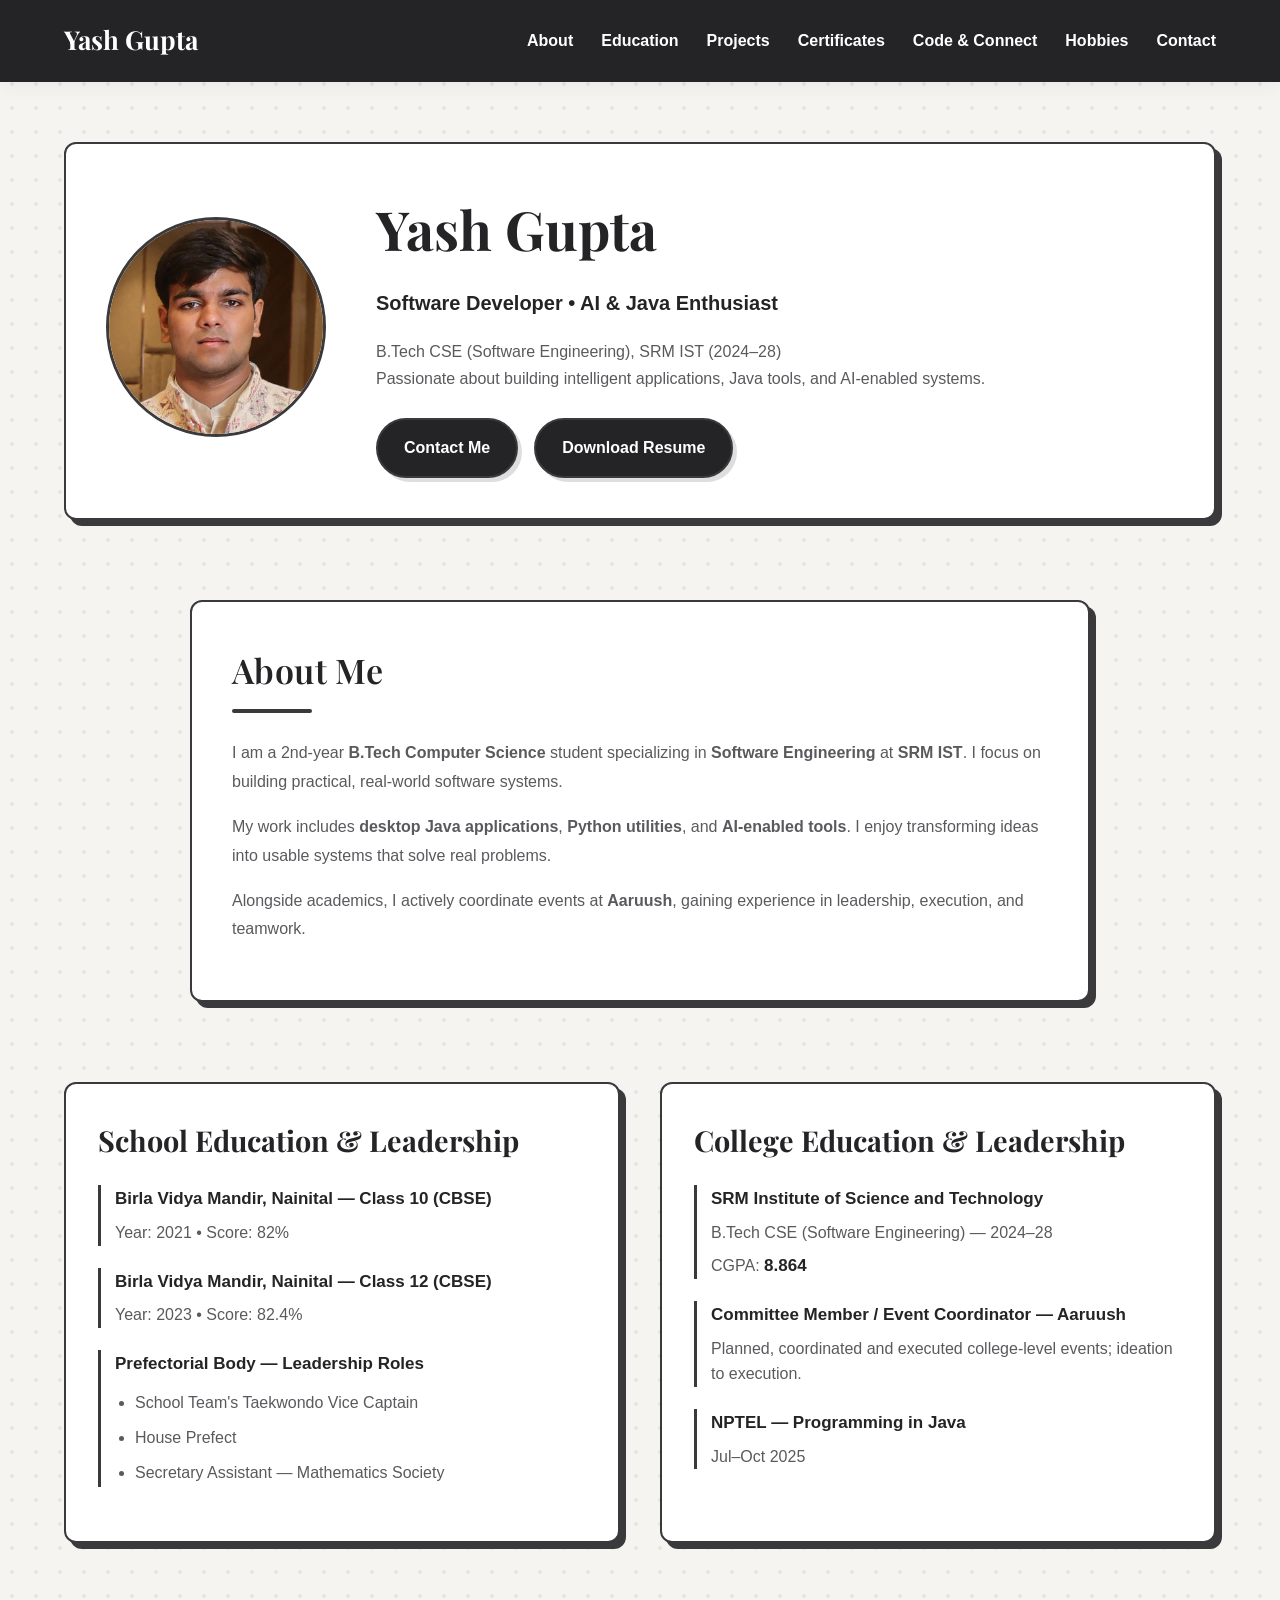
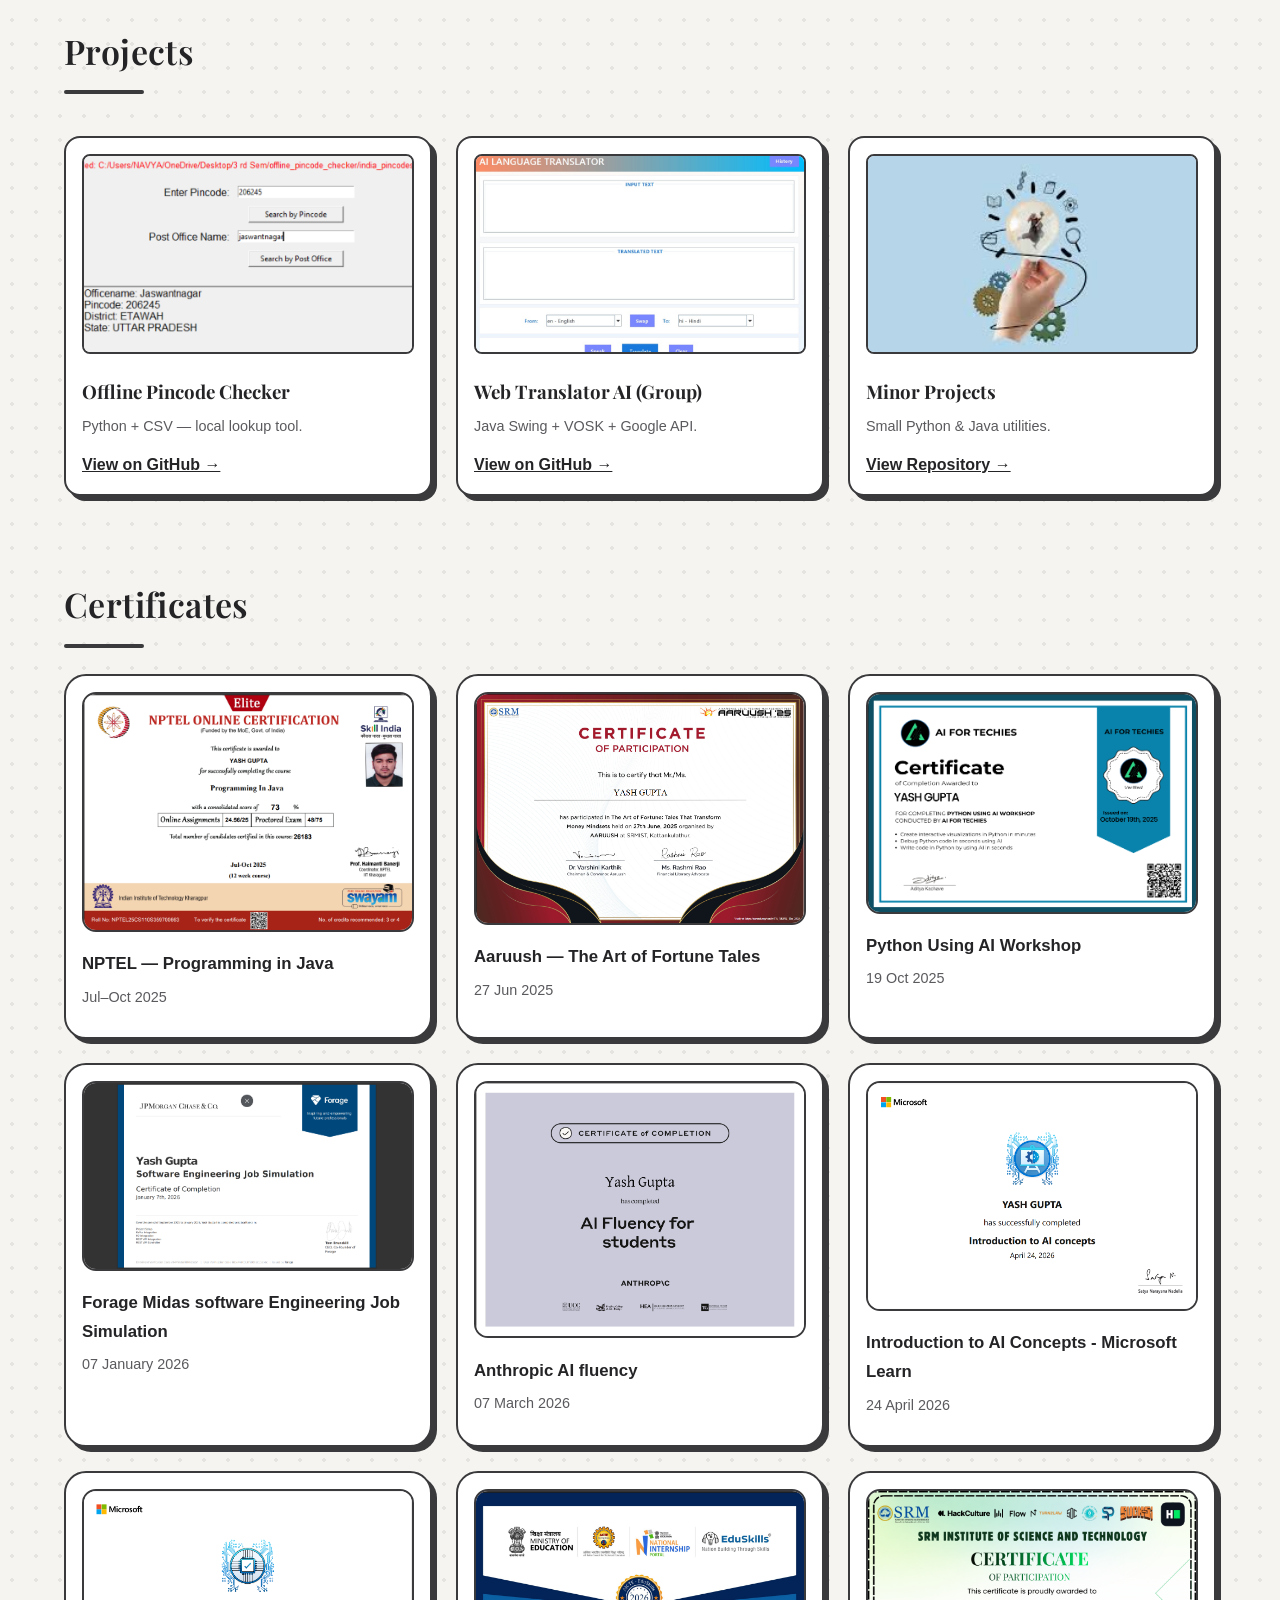
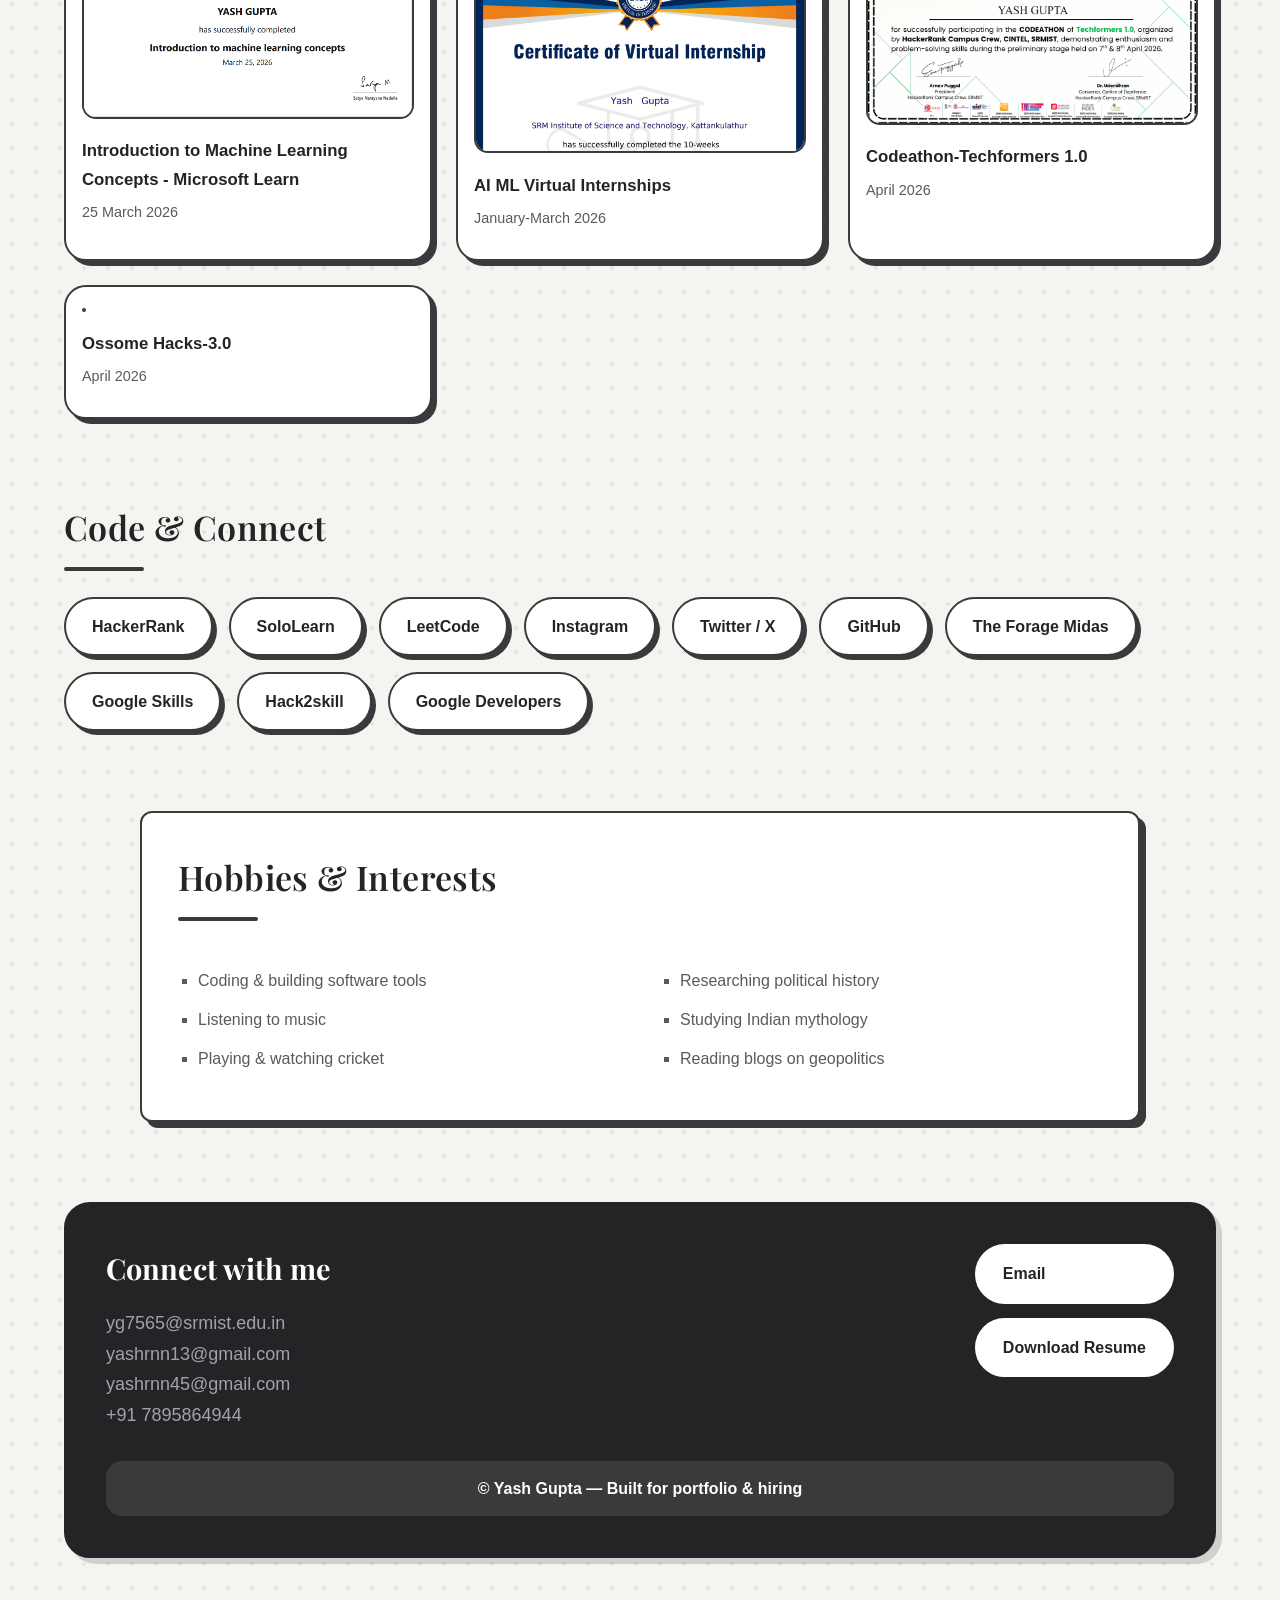
==== commit 82b30003: "Updated project files" ====
--- a/index.html
+++ b/index.html
@@ -261,7 +261,51 @@
             <strong>Anthropic AI fluency</strong>
             <div class="muted-small">07 March 2026</div>
           </div>
+
+           <!-- Certificate 6 -->
+          <div class="cert-card">
+            <a href="Achievements - yashgupta-0294 _ Microsoft  Learn.pdf" target="_blank">
+              <img src="Screenshot 2026-05-21 235024.png" alt="">
+            </a>
+            <strong>Introduction to AI Concepts - Microsoft Learn</strong>
+            <div class="muted-small">24 April 2026</div>
+          </div>
+
+          <!-- Certificate 7 -->
+          <div class="cert-card">
+            <a href="Achievements - yashgupta-0294 _ Microsoft Learn.pdf" target="_blank">
+              <img src="Screenshot 2026-05-22 000704.png" alt="">
+            </a>
+            <strong>Introduction to Machine Learning Concepts - Microsoft Learn</strong>
+            <div class="muted-small">25 March 2026</div>
+          </div>
                
+          <!-- Certificate 8 -->
+          <div class="cert-card">
+            <a href="AI-ML Virtual Internships.pdf" target="_blank">
+              <img src="Screenshot 2026-05-22 001837.png" alt="">
+            </a>
+            <strong>AI ML Virtual Internships</strong>
+            <div class="muted-small">January-March 2026</div>
+          </div>
+
+           <!-- Certificate 9 -->
+          <div class="cert-card">
+            <a href="YASH_GUPTA.png" target="_blank">
+              <img src="YASH_GUPTA.png" alt="">
+            </a>
+            <strong>Codeathon-Techformers 1.0</strong>
+            <div class="muted-small">April 2026</div>
+          </div>
+
+          <!-- Certificate 10 -->
+          <div class="cert-card">
+            <a href="b00c9dc7-19d8-4e83-a280-bc50065d9630.pdf" target="_blank">
+              <img src="" alt="">
+            </a>
+            <strong>Ossome Hacks-3.0</strong>
+            <div class="muted-small">April 2026</div>
+          </div>
 
         </div>
       </div>
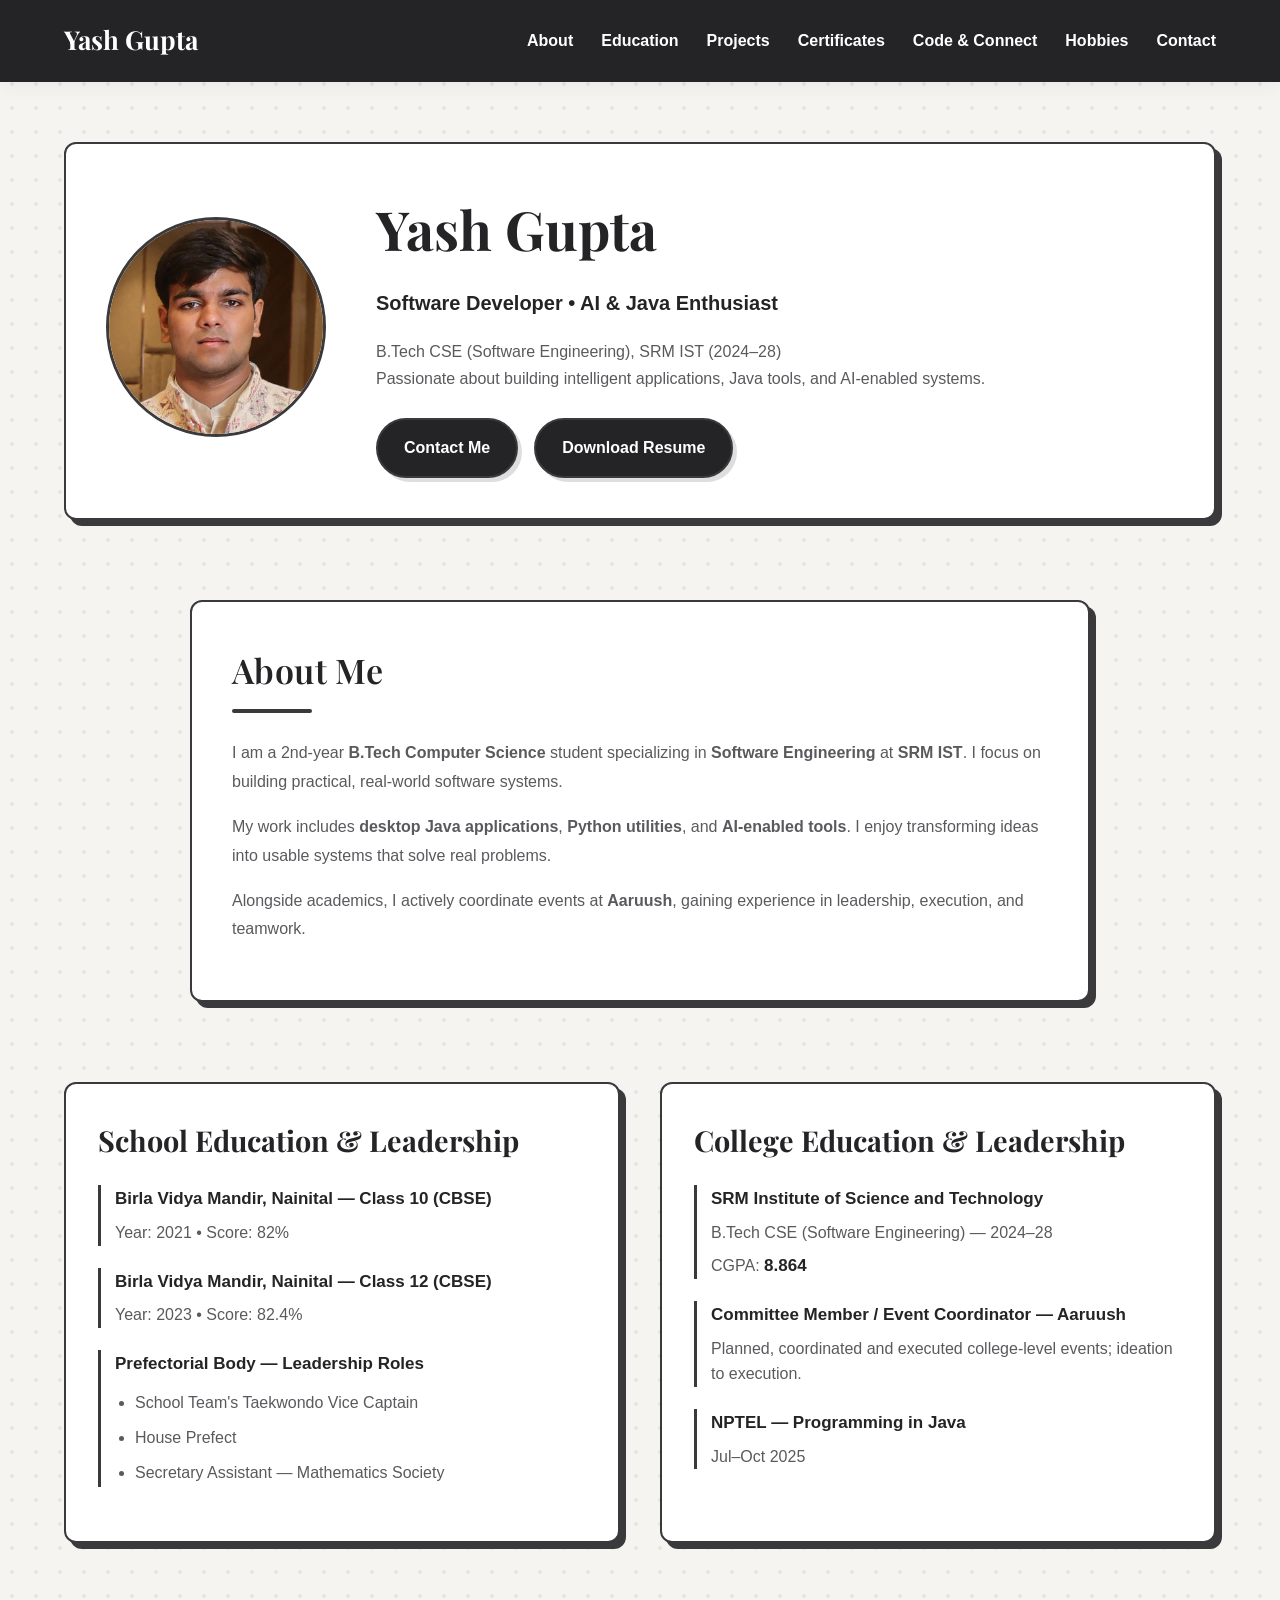
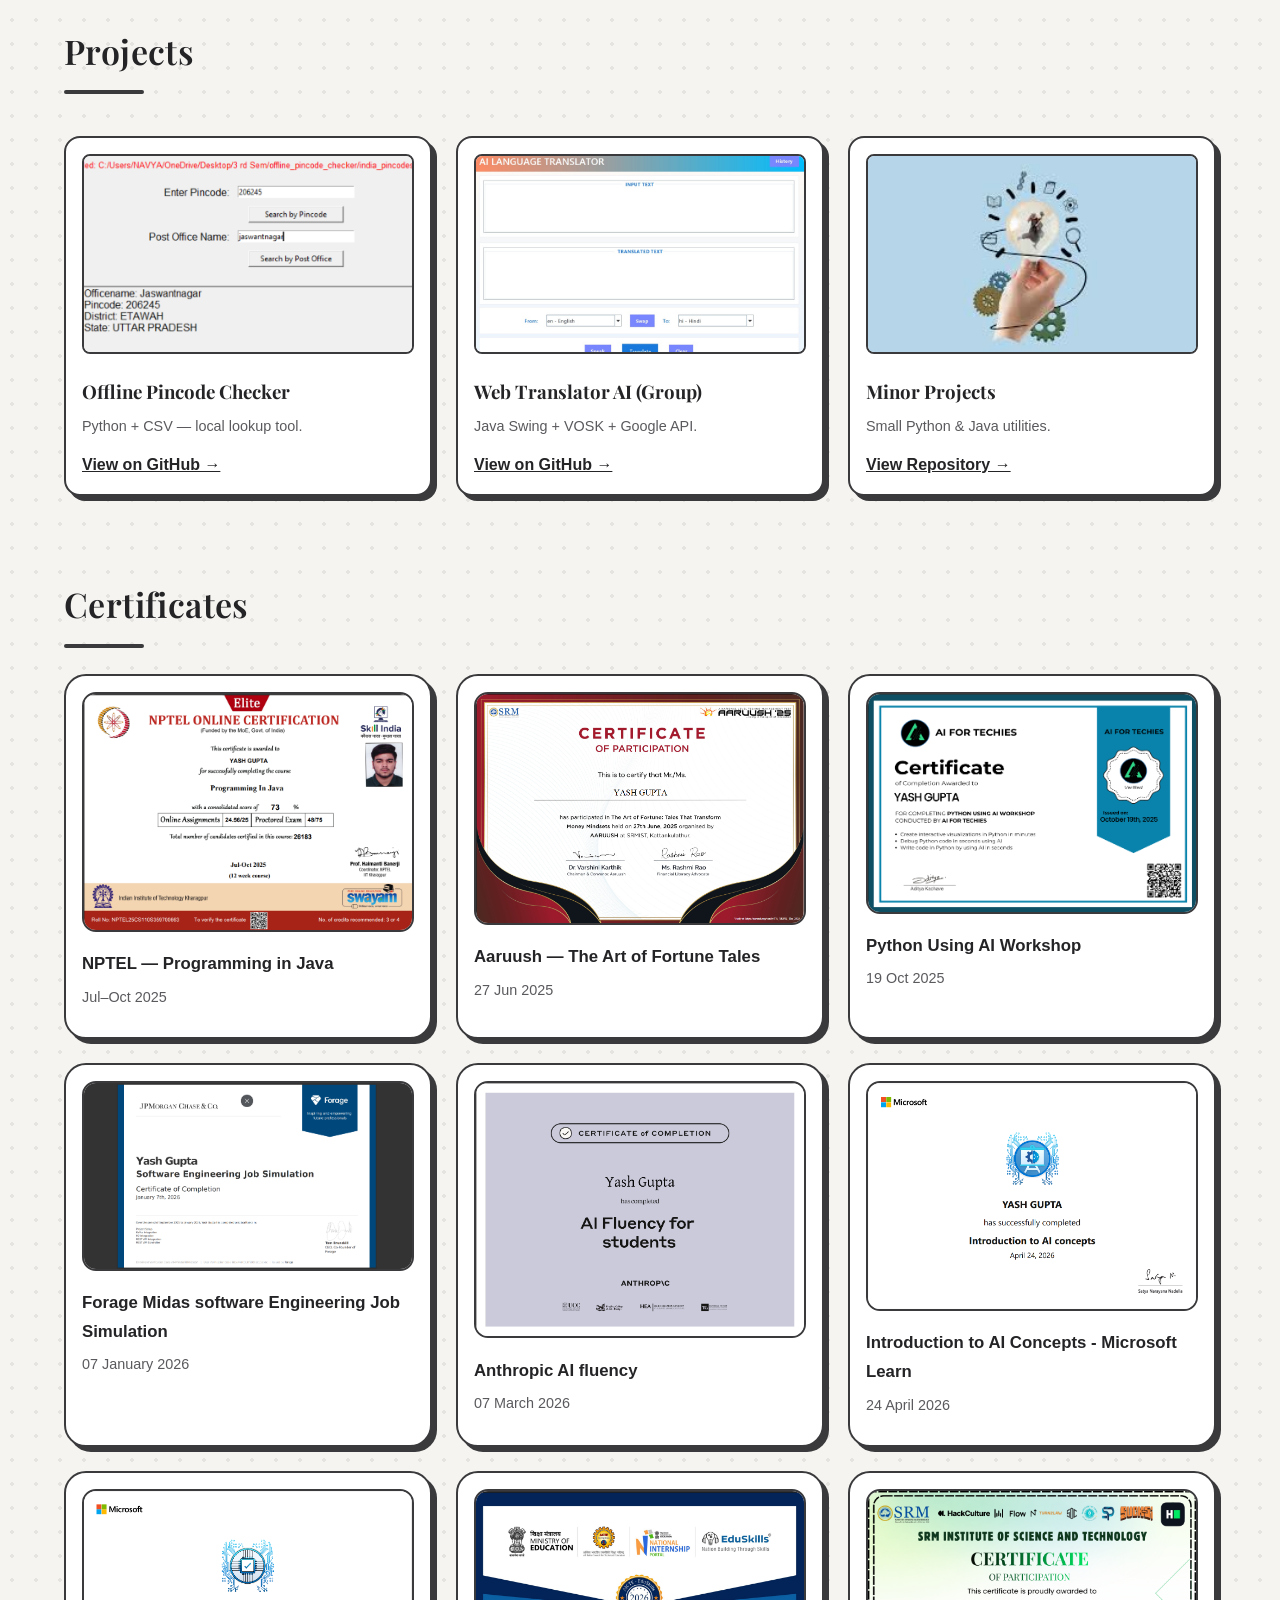
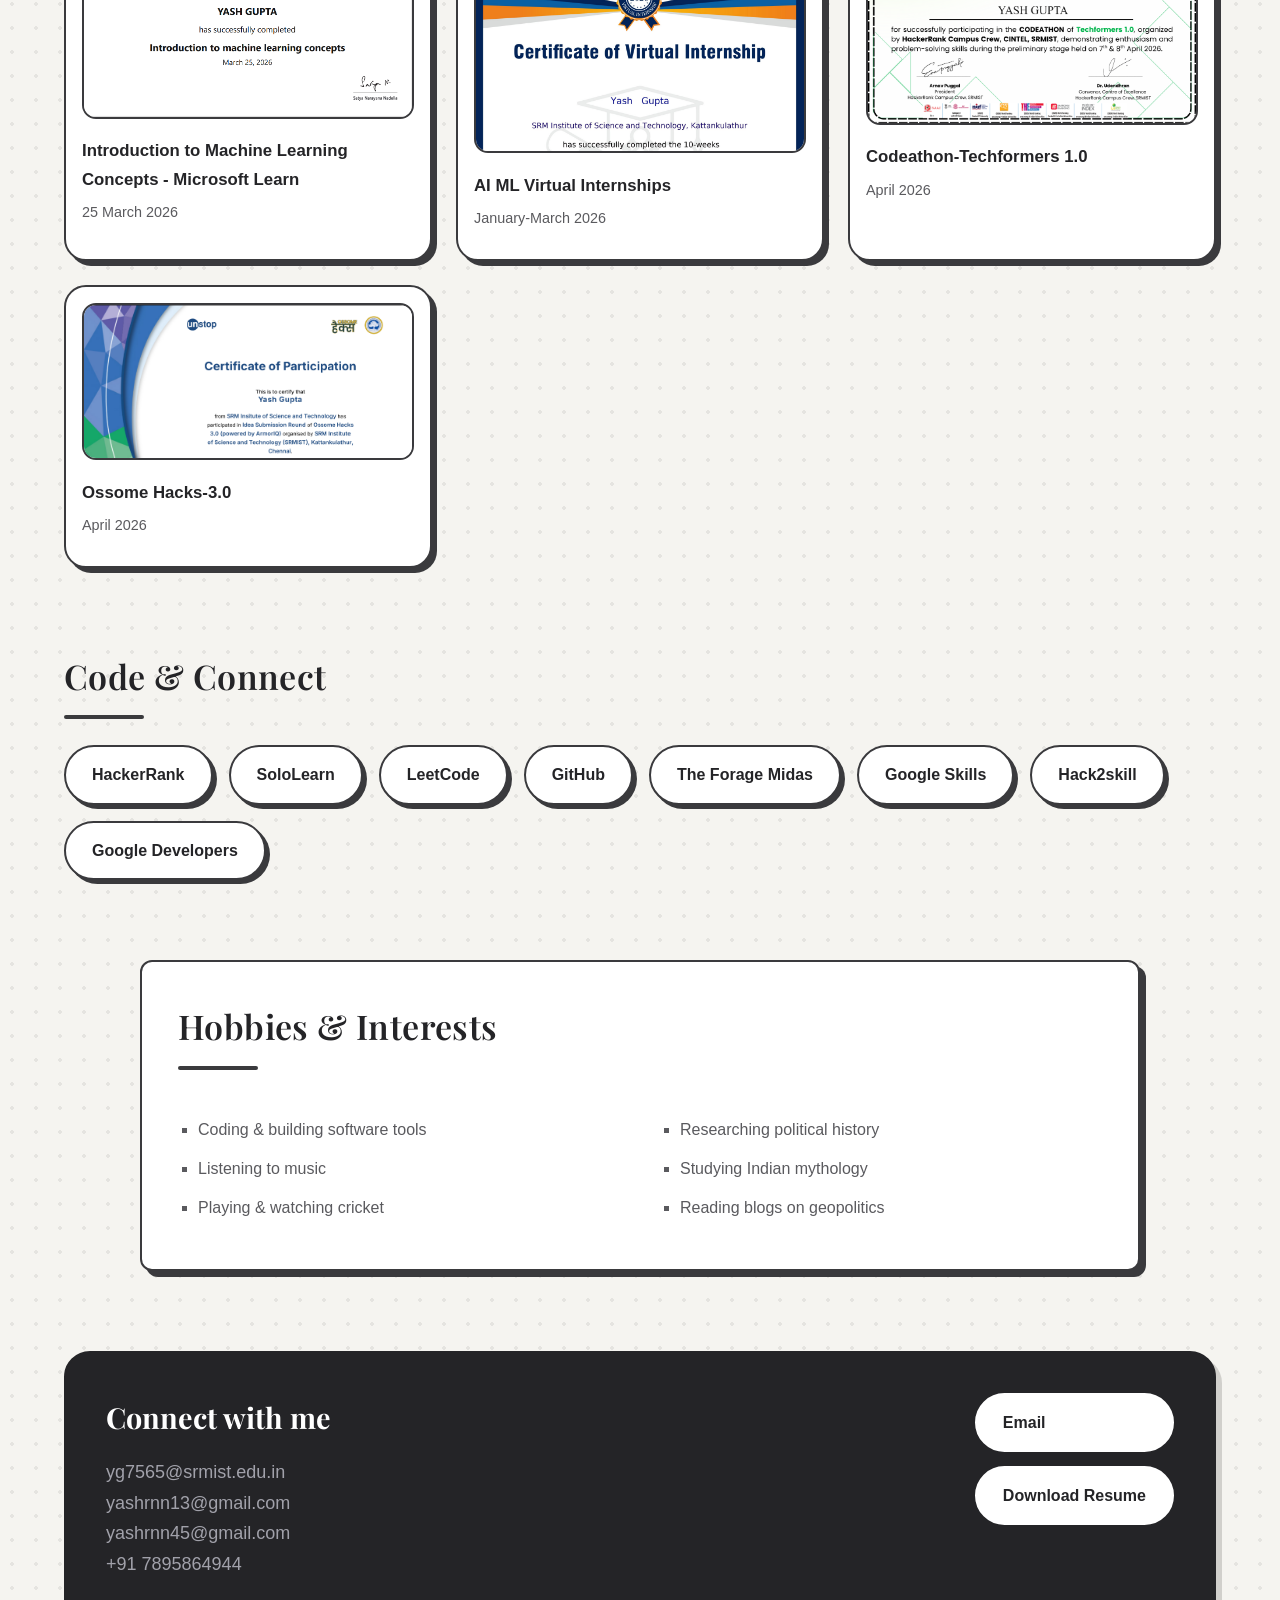
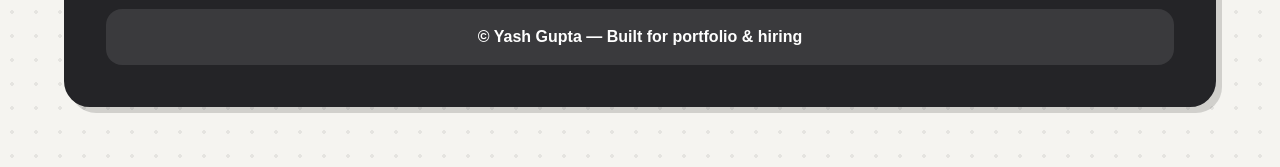
==== commit 277755c2: "new changes" ====
--- a/index.html
+++ b/index.html
@@ -301,7 +301,7 @@
           <!-- Certificate 10 -->
           <div class="cert-card">
             <a href="b00c9dc7-19d8-4e83-a280-bc50065d9630.pdf" target="_blank">
-              <img src="" alt="">
+              <img src="Screenshot 2026-05-22 004449.png" alt="">
             </a>
             <strong>Ossome Hacks-3.0</strong>
             <div class="muted-small">April 2026</div>
@@ -321,8 +321,6 @@
         <a href="https://www.hackerrank.com/profile/yg7565" target="_blank" class="btn">HackerRank</a>
         <a href="https://www.sololearn.com/en/profile/35128136" target="_blank" class="btn">SoloLearn</a>
         <a href="https://leetcode.com/u/YASHRNN13/" target="_blank" class="btn">LeetCode</a>
-        <a href="https://www.instagram.com/me._.yashgupta/" target="_blank" class="btn">Instagram</a>
-        <a href="https://x.com/gup95249585" target="_blank" class="btn">Twitter / X</a>
         <a href="https://github.com/YASHRNN13" target="_blank" class="btn">GitHub</a>
         <a href="https://www.theforage.com/dashboard" target="_blank" class="btn">The Forage Midas</a>
         <a href="https://www.skills.google/" target="_blank" class="btn">Google Skills</a>
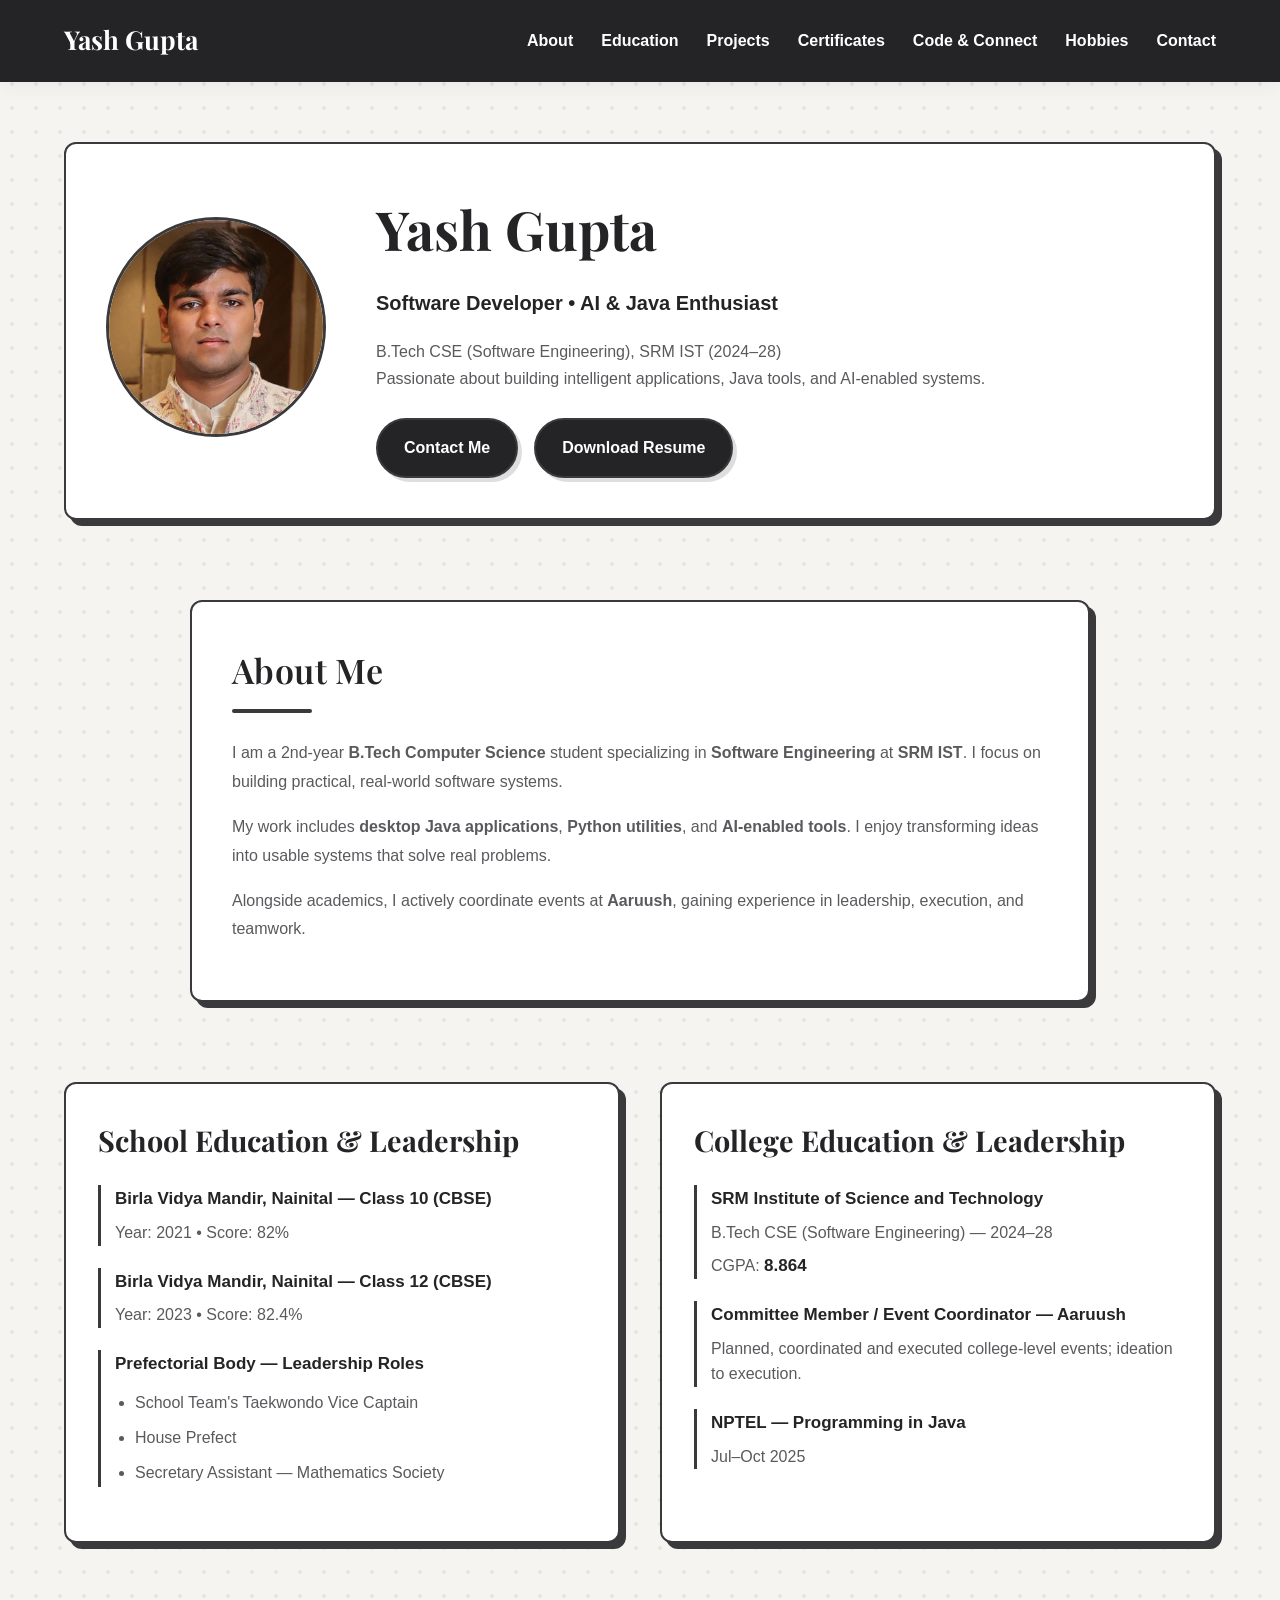
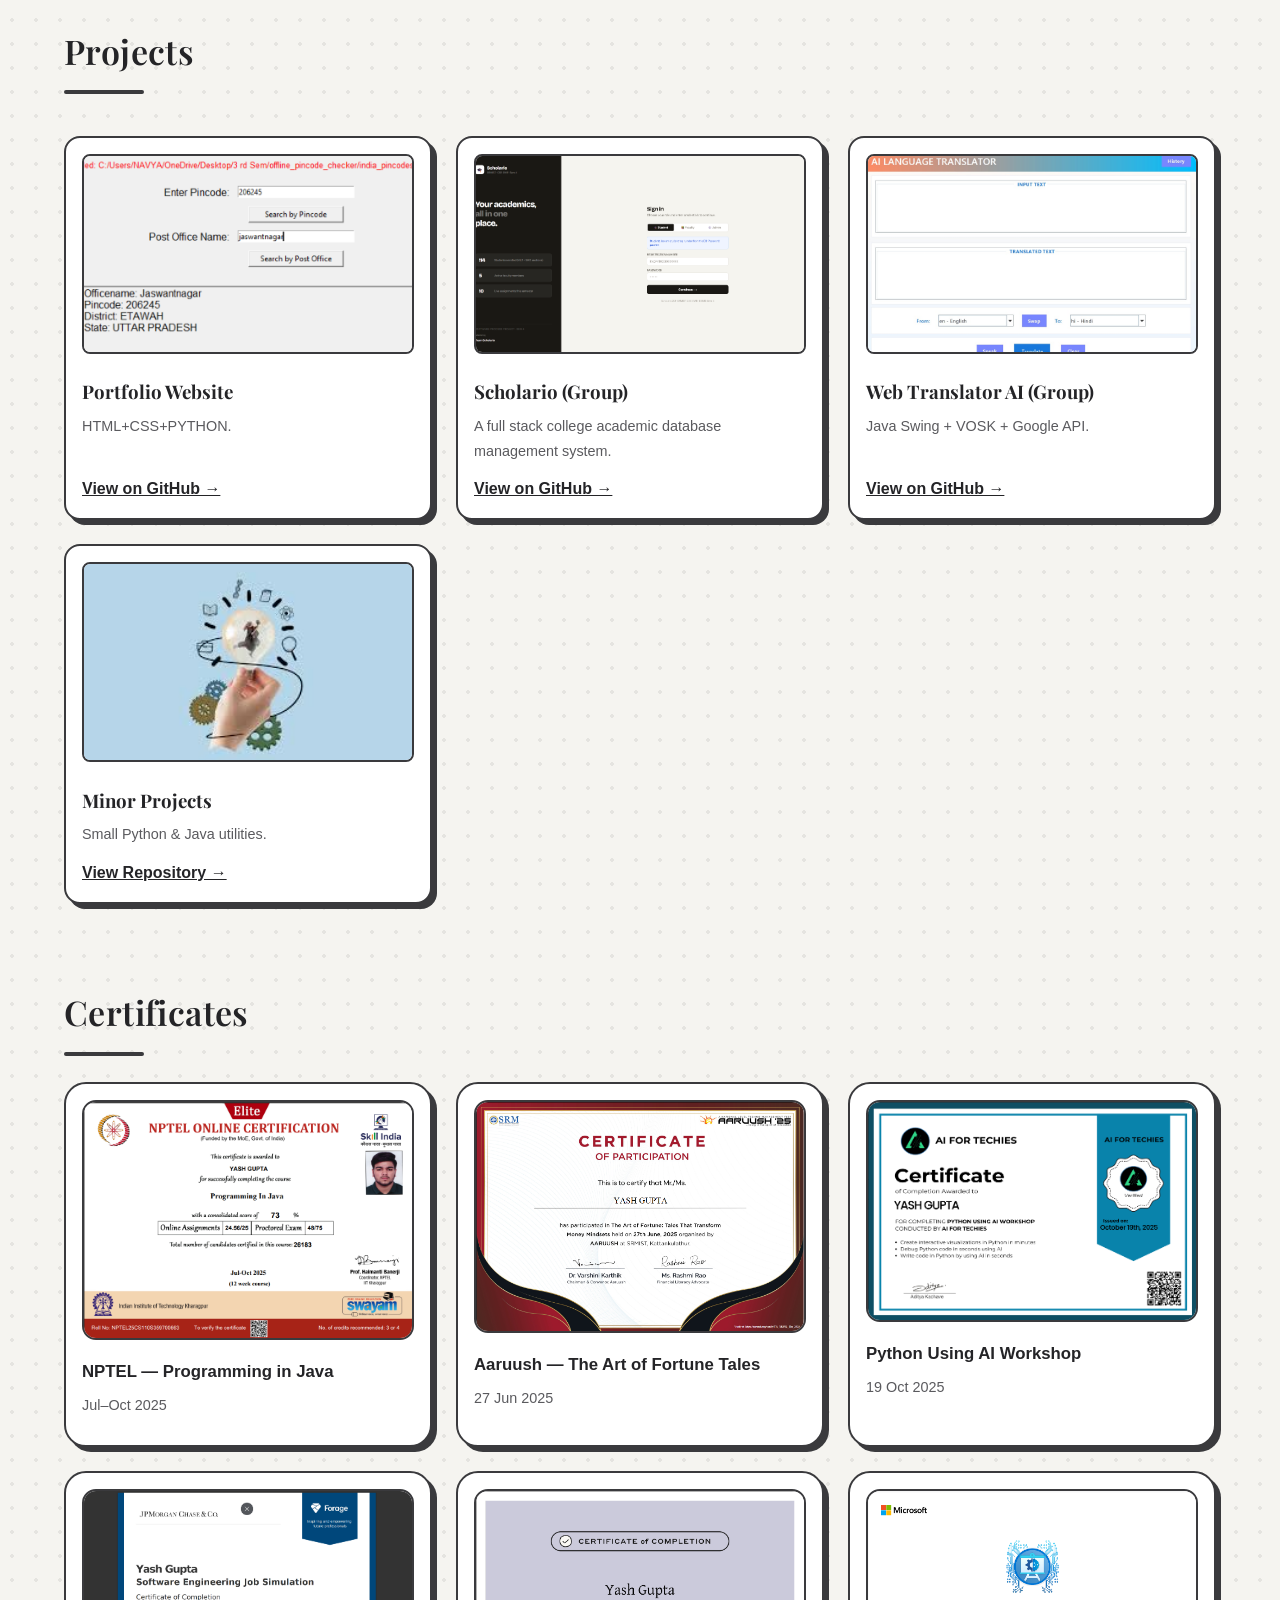
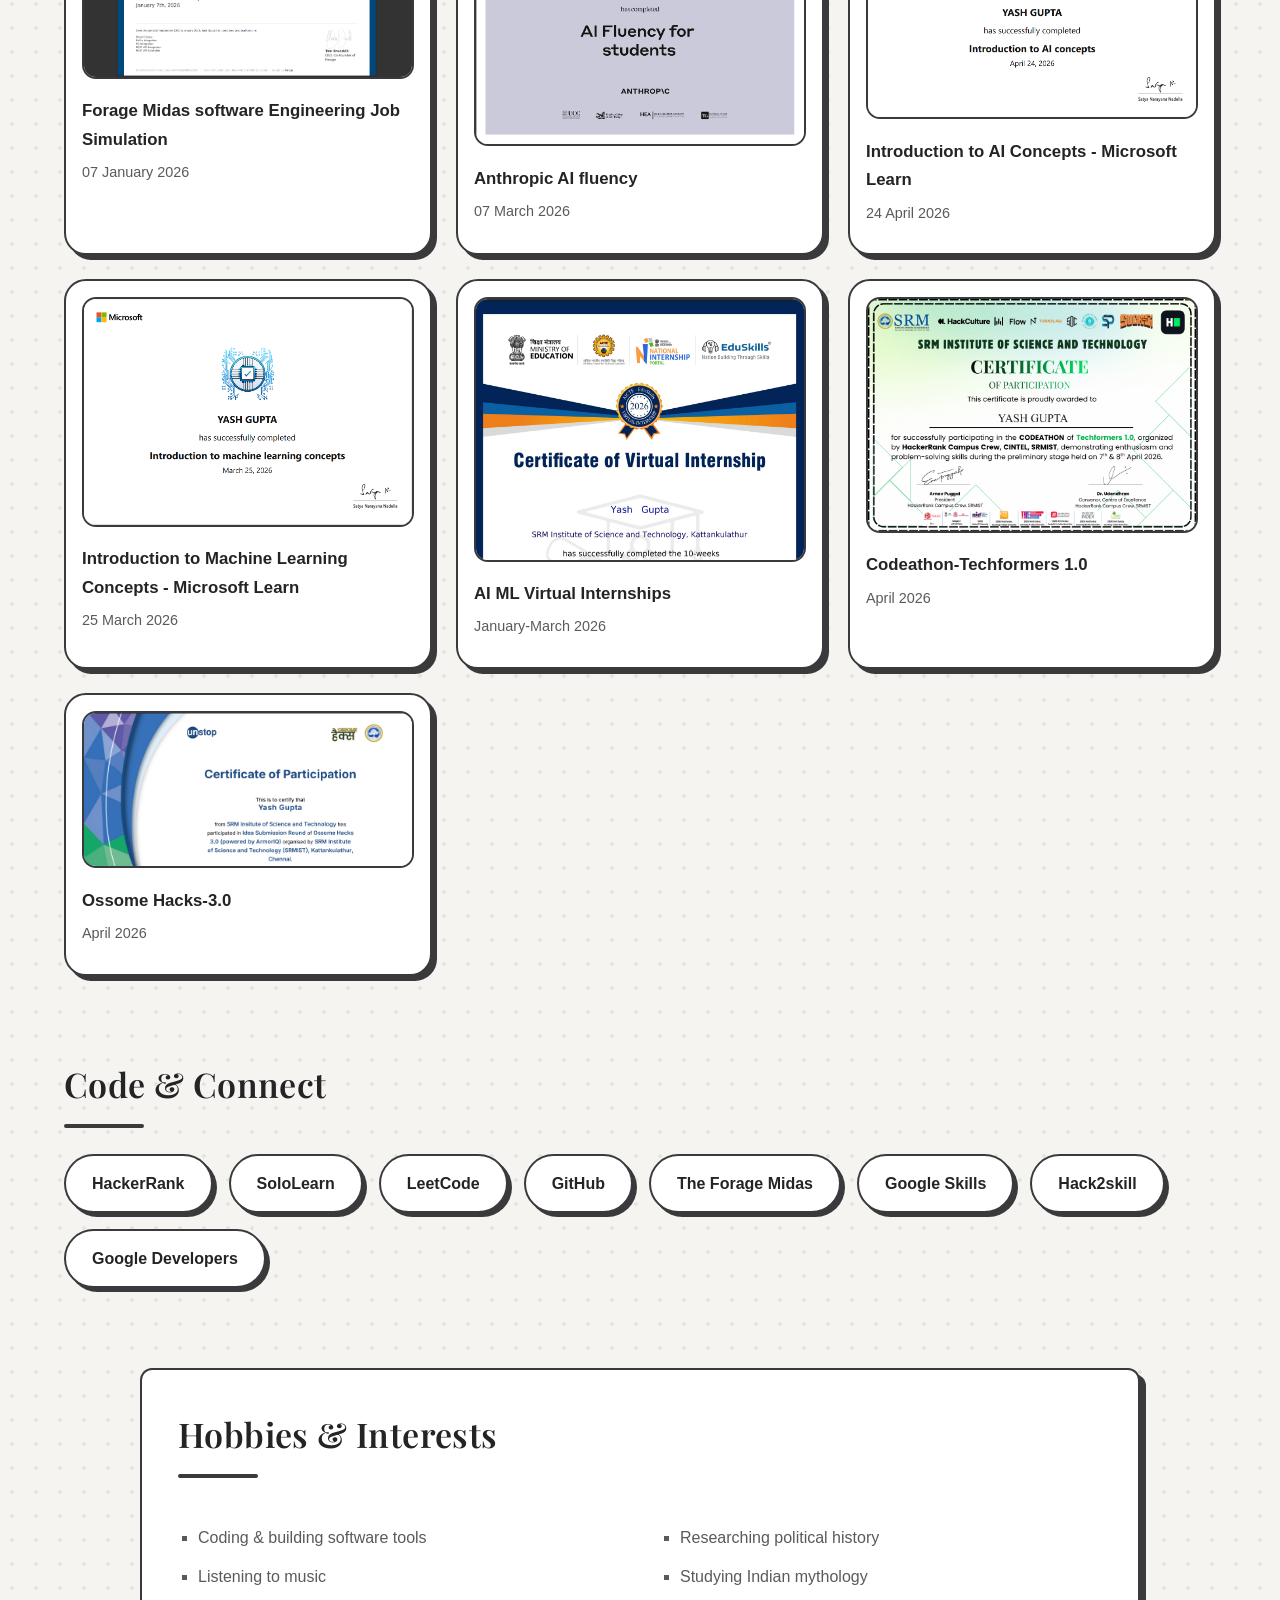
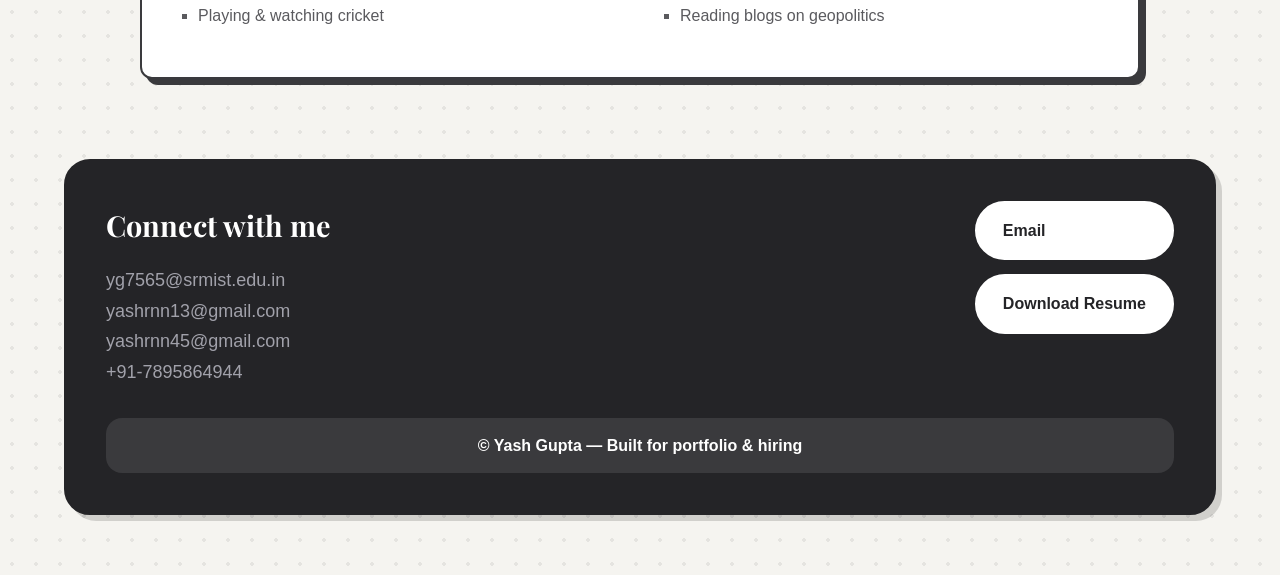
==== commit 494705c5: "UPDATED FILES" ====
--- a/index.html
+++ b/index.html
@@ -163,13 +163,13 @@
     <div class="projects-grid">
 
       <!-- Project 1 -->
-      <div class="proj-card" onclick="window.open('https://github.com/YASHRNN13/Pincode-Checker','_blank')">
+      <div class="proj-card" onclick="window.open('https://github.com/YASHRNN13/yashrnn13.github.io','_blank')">
         <div class="proj-thumb">
-          <img src="Screenshot 2025-12-01 175237.png" alt="Offline Pincode Checker">
-        </div>
-        <h3 class="proj-title">Offline Pincode Checker</h3>
-        <p class="muted-small">Python + CSV — local lookup tool.</p>
-        <a href="https://github.com/YASHRNN13/Pincode-Checker"
+          <img src="Screenshot 2025-12-01 175237.png" alt="Protfolio Website">
+        </div>
+        <h3 class="proj-title">Portfolio Website</h3>
+        <p class="muted-small">HTML+CSS+PYTHON.</p>
+        <a href="https://github.com/YASHRNN13/yashrnn13.github.io"
            target="_blank"
            class="proj-link">
           View on GitHub →
@@ -177,6 +177,20 @@
       </div>
 
       <!-- Project 2 -->
+      <div class="proj-card" onclick="window.open('https://github.com/YASHRNN13/Scholario','_blank')">
+        <div class="proj-thumb">
+          <img src="login.png" alt="Scholario">
+        </div>
+        <h3 class="proj-title">Scholario (Group)</h3>
+        <p class="muted-small">A full stack college academic database management system.</p>
+        <a href="https://github.com/YASHRNN13/Scholario"
+           target="_blank"
+           class="proj-link">
+          View on GitHub →
+        </a>
+      </div>
+
+      <!-- Project 3 -->
       <div class="proj-card" onclick="window.open('https://github.com/vansh-gg/WEB-TRANSLATOR','_blank')">
         <div class="proj-thumb">
           <img src="Screenshot 2025-12-02 190834.png" alt="Web Translator AI">
@@ -188,9 +202,9 @@
            class="proj-link">
           View on GitHub →
         </a>
-      </div>
-
-      <!-- Project 3 -->
+      </div>  
+
+      <!-- Project 5 -->
       <div class="proj-card" onclick="window.open('https://github.com/YASHRNN13','_blank')">
         <div class="proj-thumb">
           <img src="download (1).jfif" alt="Minor Projects">
@@ -362,7 +376,7 @@
             yg7565@srmist.edu.in<br>
             yashrnn13@gmail.com<br>
             yashrnn45@gmail.com<br>
-            +91 7895864944
+            +91-7895864944
           </div>
         </div>
 
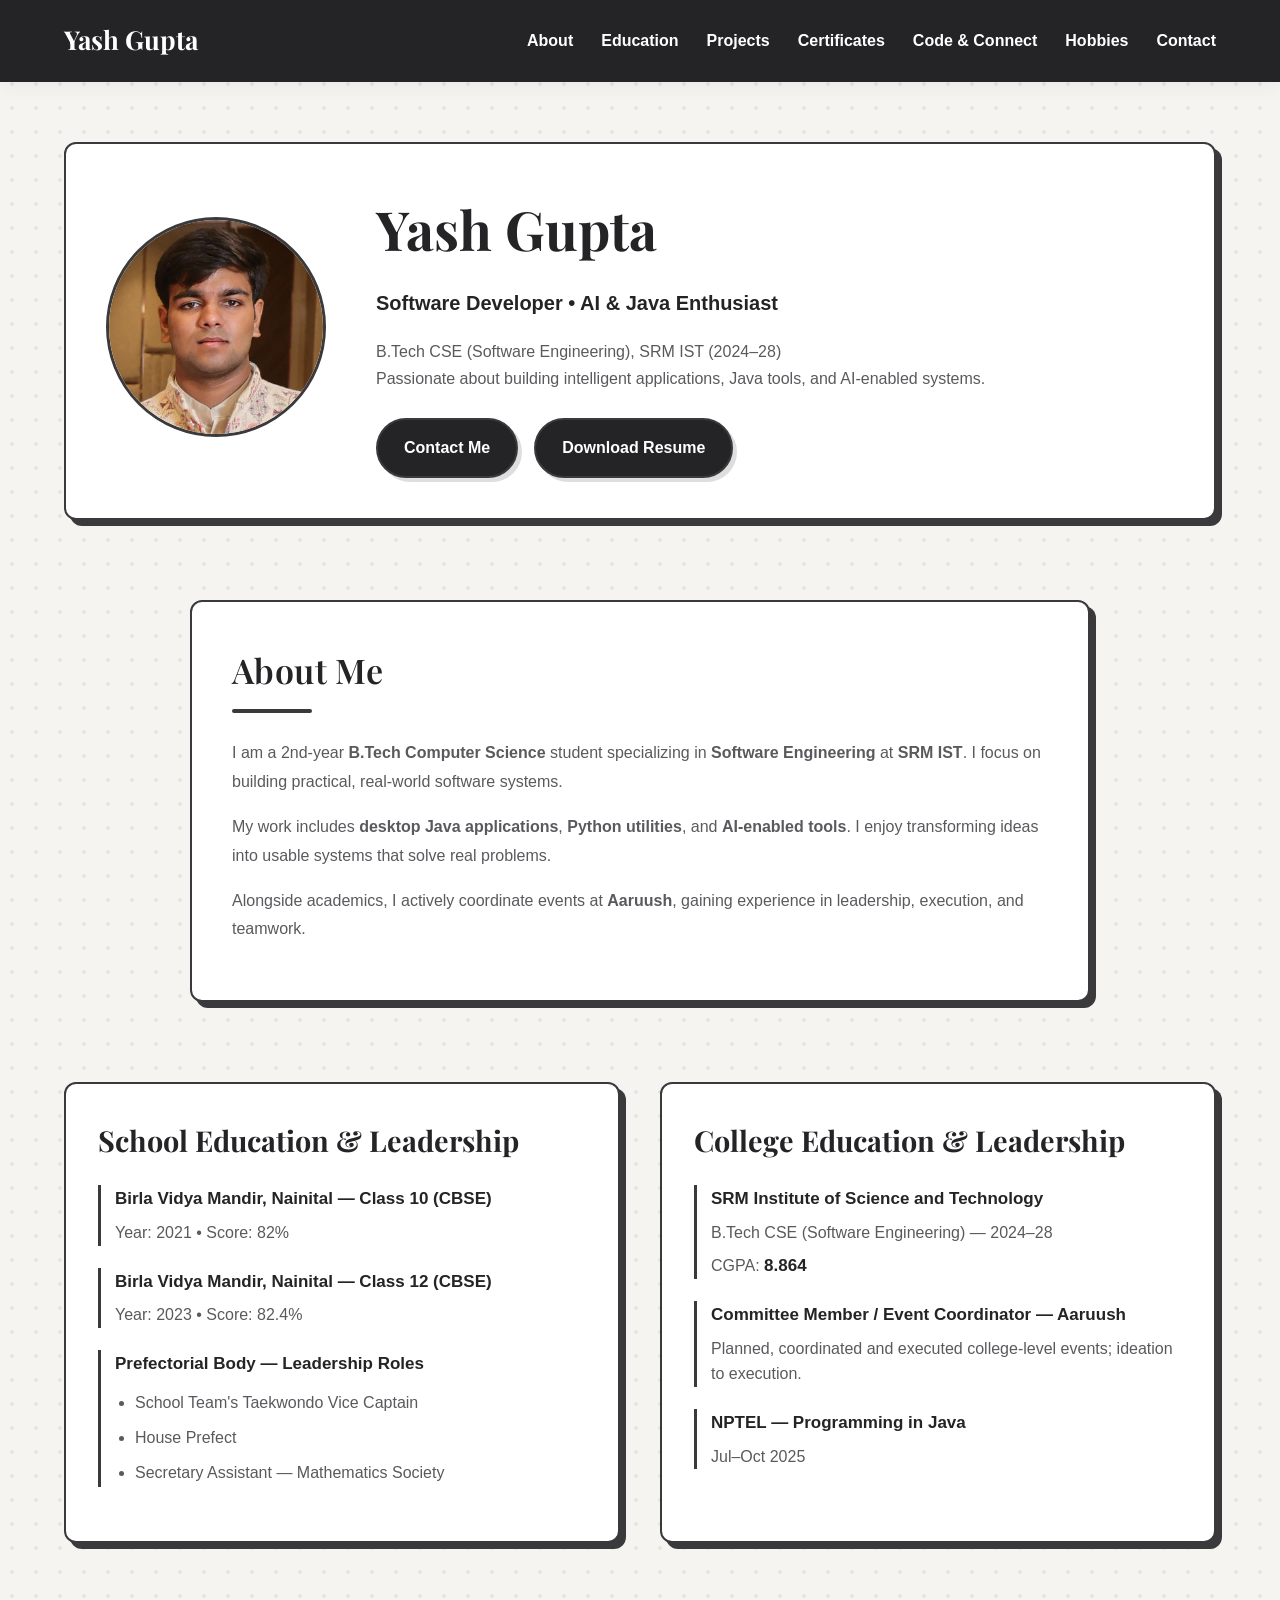
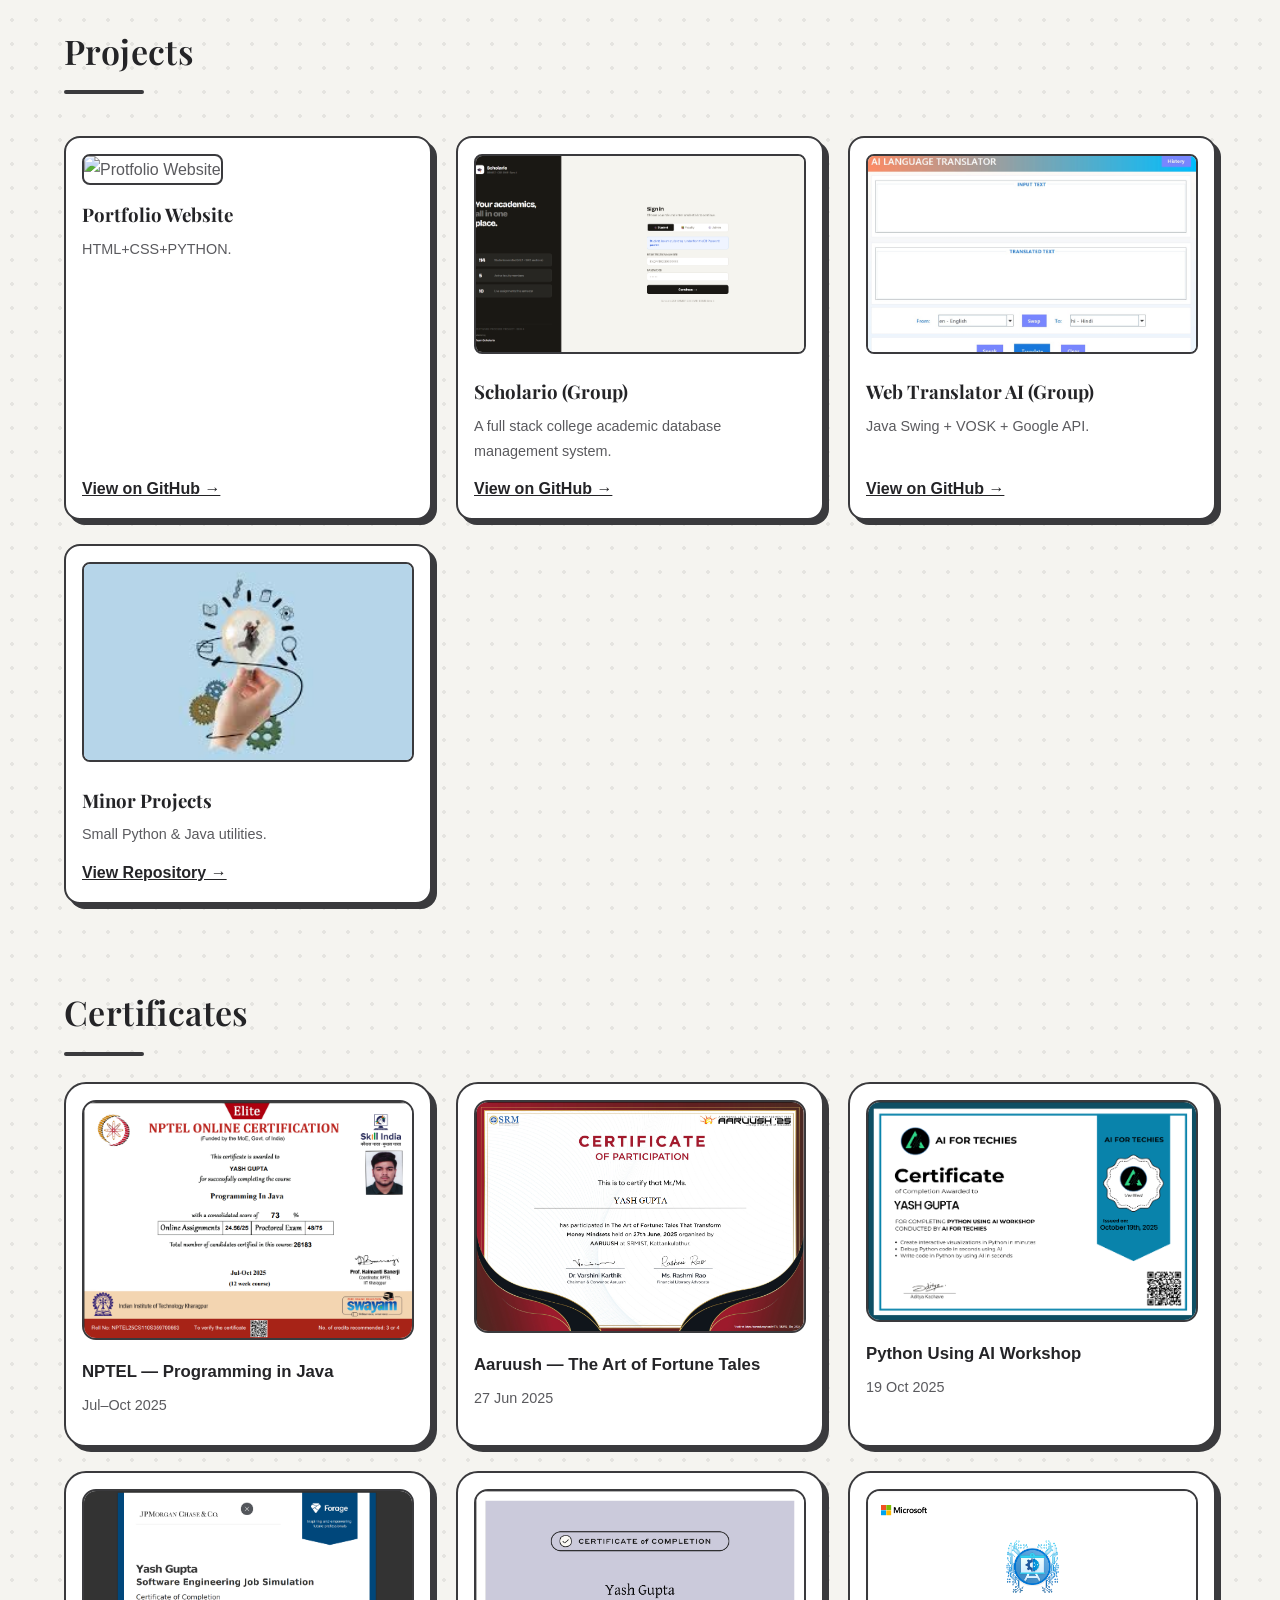
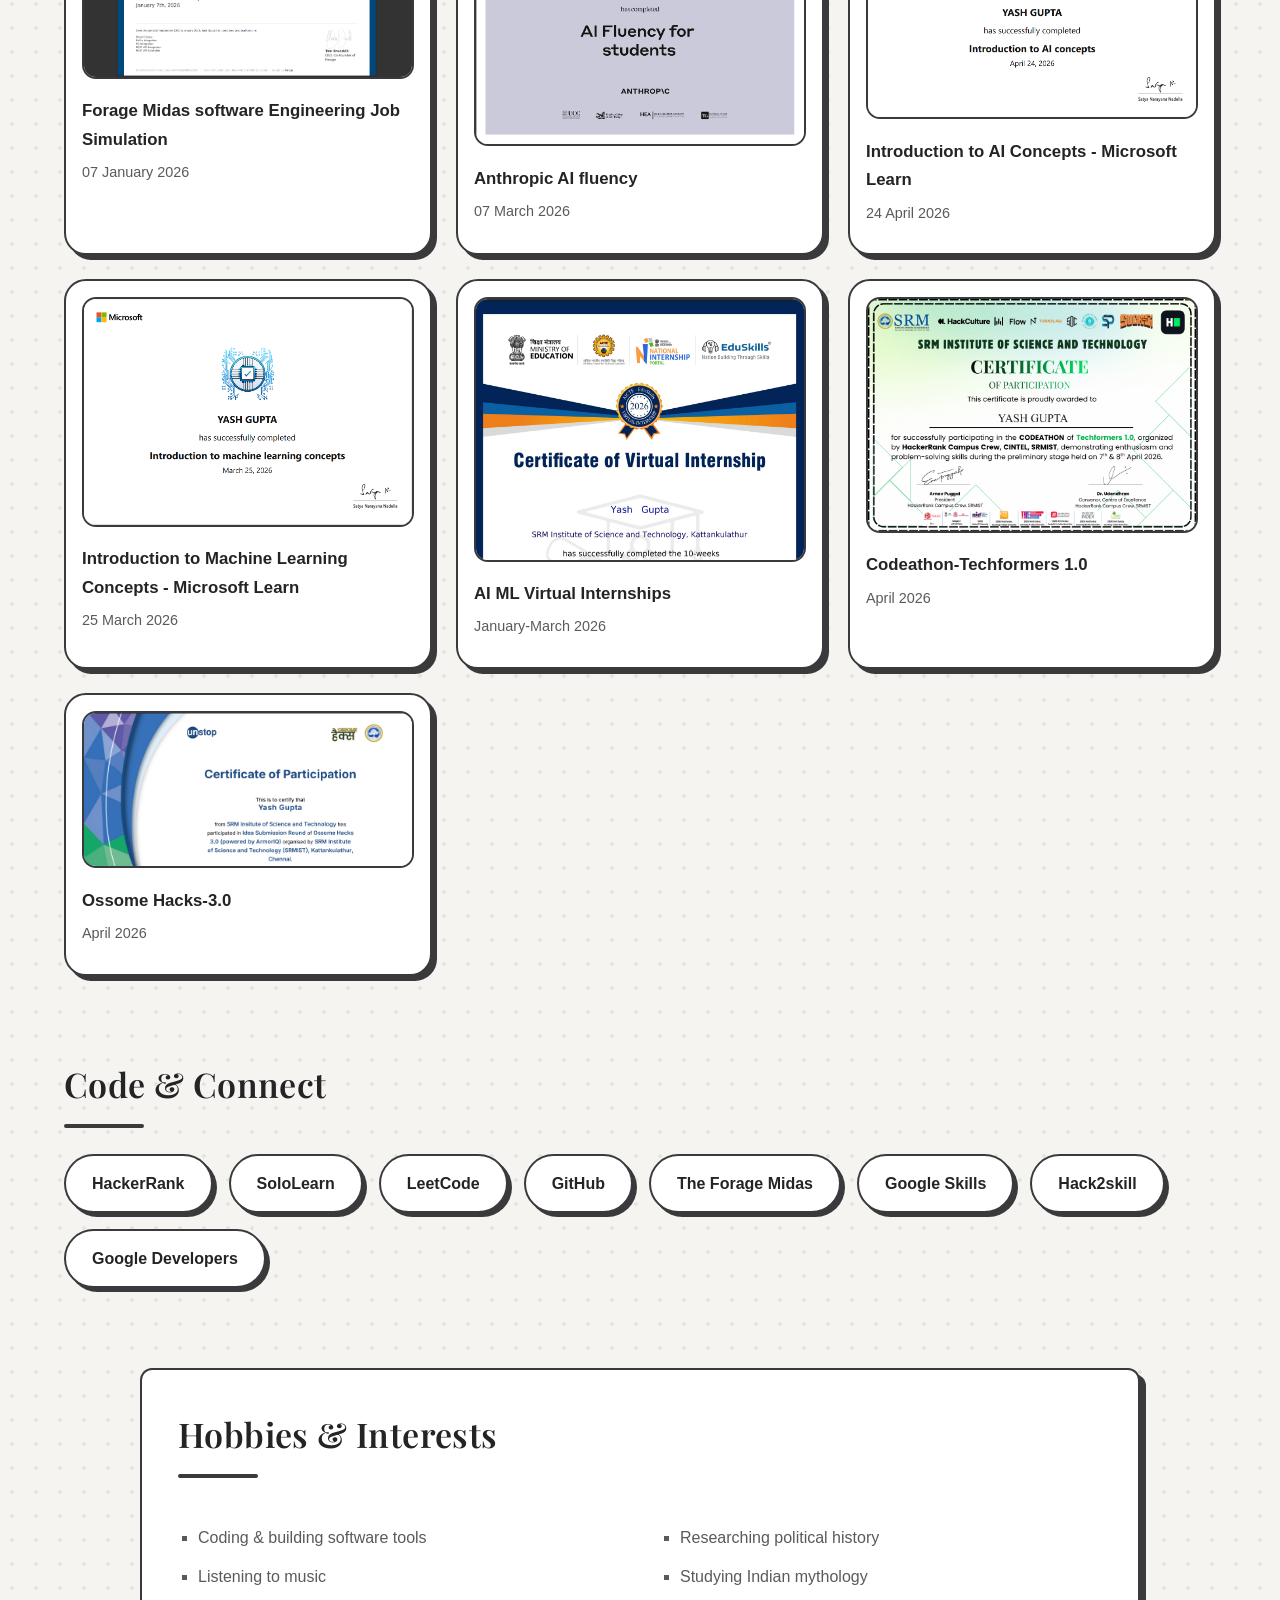
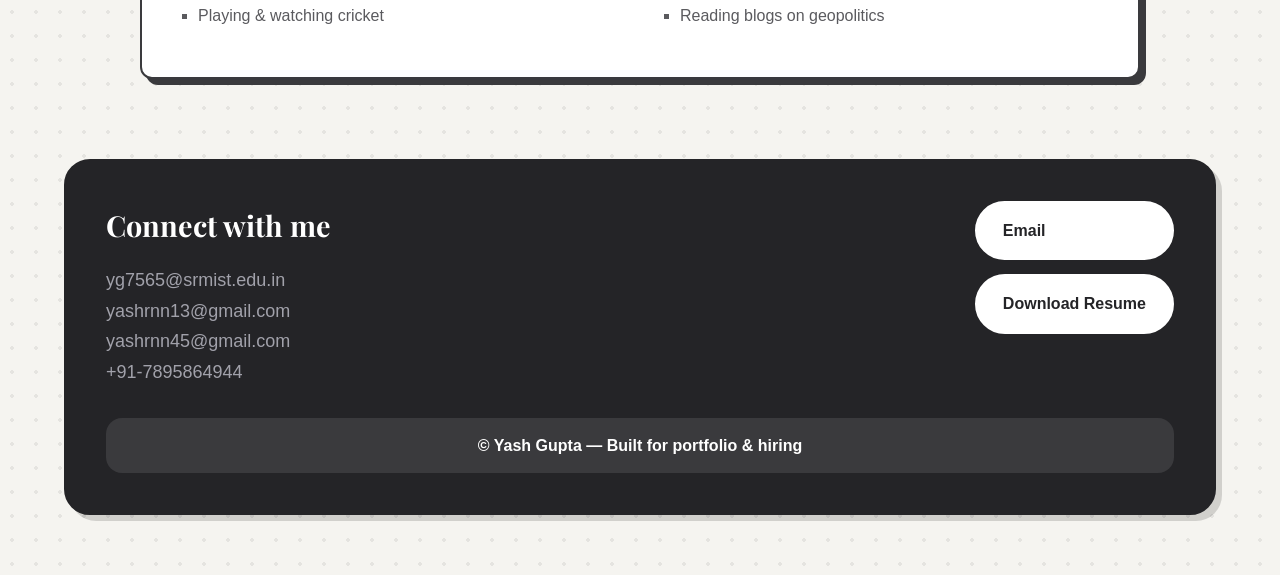
==== commit 95643c78: "updated" ====
--- a/index.html
+++ b/index.html
@@ -165,7 +165,7 @@
       <!-- Project 1 -->
       <div class="proj-card" onclick="window.open('https://github.com/YASHRNN13/yashrnn13.github.io','_blank')">
         <div class="proj-thumb">
-          <img src="Screenshot 2025-12-01 175237.png" alt="Protfolio Website">
+          <img src="Screenshot 2026-05-24 005252.png.png" alt="Protfolio Website">
         </div>
         <h3 class="proj-title">Portfolio Website</h3>
         <p class="muted-small">HTML+CSS+PYTHON.</p>
@@ -204,7 +204,7 @@
         </a>
       </div>  
 
-      <!-- Project 5 -->
+      <!-- Project 4 -->
       <div class="proj-card" onclick="window.open('https://github.com/YASHRNN13','_blank')">
         <div class="proj-thumb">
           <img src="download (1).jfif" alt="Minor Projects">
